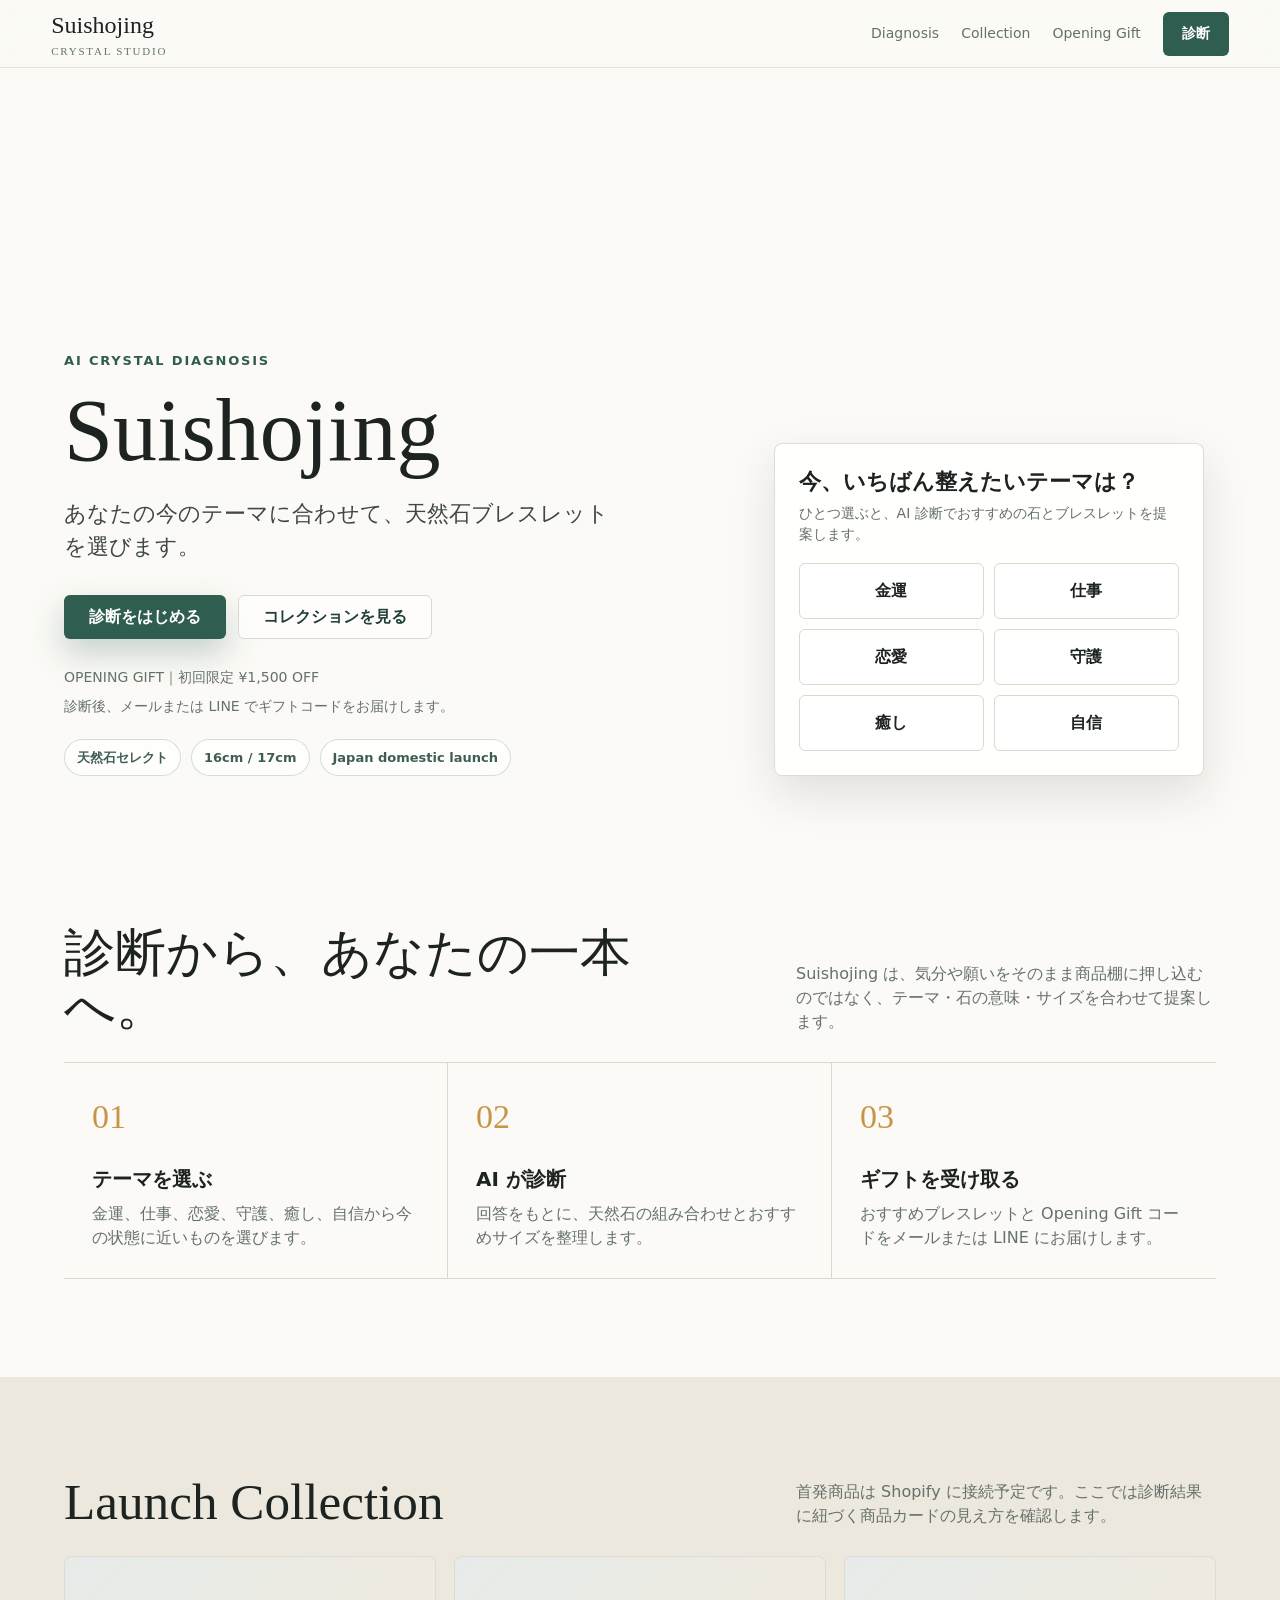
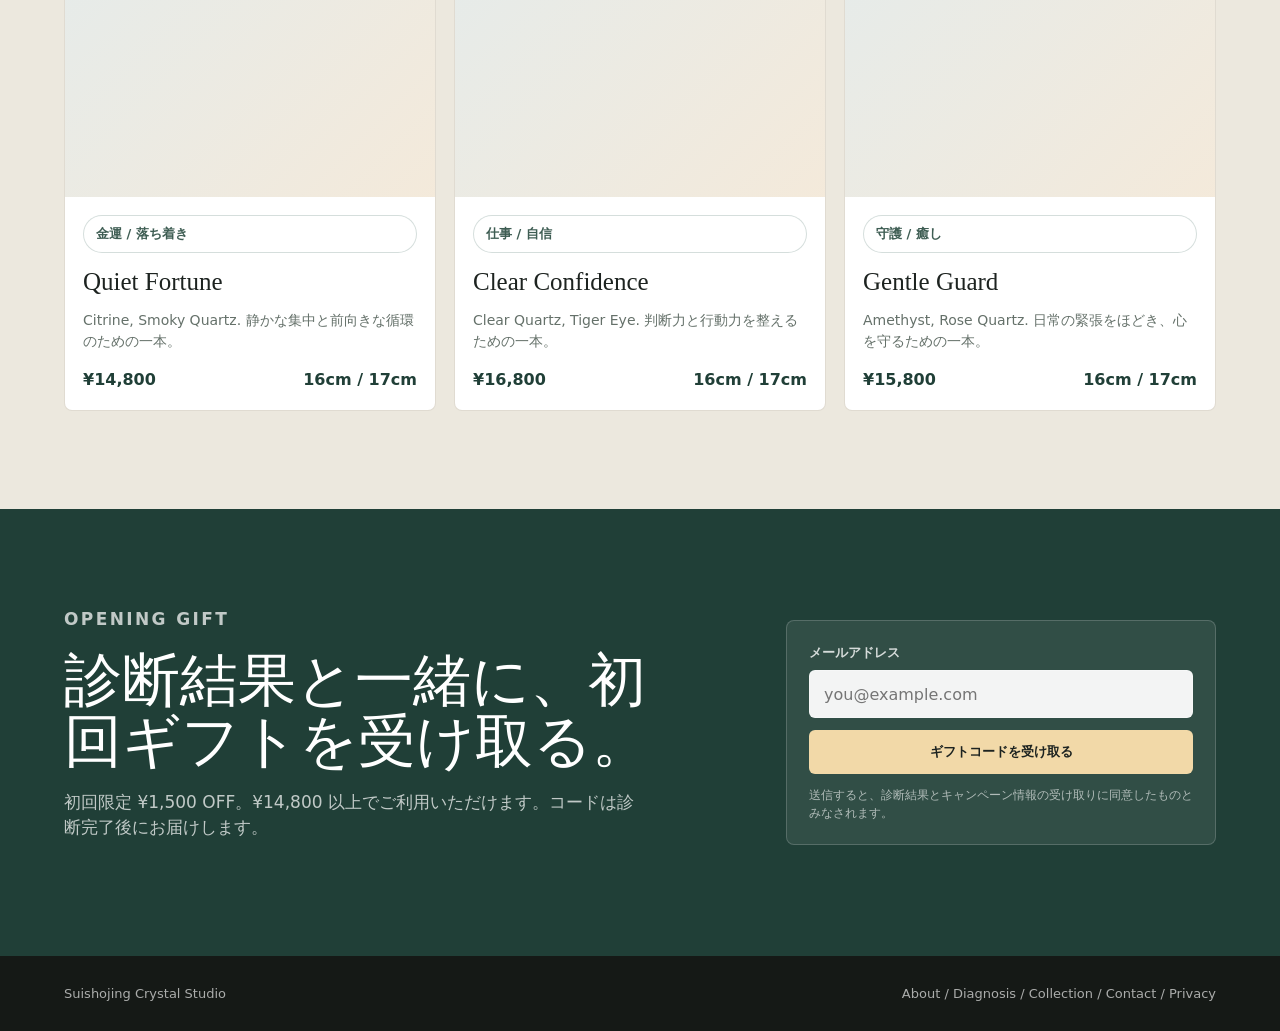
==== index.html @ 2aa9efa0 "Publish homepage preview" ====
<!doctype html>
<html lang="ja">
<head>
  <meta charset="utf-8">
  <meta name="viewport" content="width=device-width, initial-scale=1">
  <title>Suishojing | AI Crystal Diagnosis</title>
  <style>
    :root {
      --ink: #1d2320;
      --muted: #65716a;
      --paper: #fbfaf6;
      --panel: #ffffff;
      --line: #ddd8cc;
      --moss: #2f5d50;
      --moss-dark: #203f37;
      --amber: #c79448;
      --rose: #b86f72;
      --stone: #e8e2d6;
      --shadow: 0 18px 45px rgba(29, 35, 32, 0.12);
    }

    * {
      box-sizing: border-box;
    }

    body {
      margin: 0;
      color: var(--ink);
      background: var(--paper);
      font-family: "Inter", "Hiragino Kaku Gothic ProN", "Yu Gothic", system-ui, sans-serif;
      line-height: 1.5;
    }

    a {
      color: inherit;
      text-decoration: none;
    }

    .site-header {
      position: fixed;
      z-index: 20;
      top: 0;
      right: 0;
      left: 0;
      display: flex;
      align-items: center;
      justify-content: space-between;
      height: 68px;
      padding: 0 clamp(20px, 4vw, 56px);
      background: rgba(251, 250, 246, 0.82);
      border-bottom: 1px solid rgba(221, 216, 204, 0.72);
      backdrop-filter: blur(18px);
    }

    .brand {
      display: grid;
      gap: 0;
      font-family: Georgia, "Times New Roman", serif;
      font-size: 24px;
      letter-spacing: 0;
    }

    .brand span {
      color: var(--muted);
      font-family: inherit;
      font-size: 11px;
      letter-spacing: 0.16em;
      text-transform: uppercase;
    }

    .nav {
      display: flex;
      align-items: center;
      gap: 22px;
      color: var(--muted);
      font-size: 14px;
    }

    .nav-cta,
    .button {
      display: inline-flex;
      align-items: center;
      justify-content: center;
      min-height: 44px;
      border-radius: 6px;
      border: 1px solid transparent;
      font-weight: 700;
      white-space: nowrap;
    }

    .nav-cta {
      padding: 0 18px;
      color: #fff;
      background: var(--moss);
    }

    .hero {
      min-height: 92vh;
      display: grid;
      align-items: end;
      padding: 108px clamp(20px, 5vw, 72px) 52px;
      background:
        linear-gradient(90deg, rgba(251, 250, 246, 0.96) 0%, rgba(251, 250, 246, 0.82) 42%, rgba(251, 250, 246, 0.22) 100%),
        url("https://images.unsplash.com/photo-1515562141207-7a88fb7ce338?auto=format&fit=crop&w=1800&q=82") center right / cover;
    }

    .hero-inner {
      display: grid;
      grid-template-columns: minmax(0, 620px) minmax(280px, 430px);
      gap: clamp(28px, 7vw, 96px);
      align-items: end;
      width: min(1180px, 100%);
      margin: 0 auto;
    }

    .eyebrow {
      margin: 0 0 18px;
      color: var(--moss);
      font-size: 13px;
      font-weight: 800;
      letter-spacing: 0.14em;
      text-transform: uppercase;
    }

    h1 {
      max-width: 590px;
      margin: 0;
      font-family: Georgia, "Times New Roman", serif;
      font-size: clamp(48px, 7vw, 88px);
      font-weight: 500;
      line-height: 0.95;
      letter-spacing: 0;
    }

    .hero-copy {
      max-width: 560px;
      margin: 24px 0 0;
      color: #3f4843;
      font-size: clamp(17px, 2vw, 22px);
    }

    .hero-actions {
      display: flex;
      flex-wrap: wrap;
      gap: 12px;
      margin-top: 32px;
    }

    .button {
      padding: 0 24px;
    }

    .button.primary {
      color: #fff;
      background: var(--moss);
      box-shadow: 0 14px 32px rgba(47, 93, 80, 0.26);
    }

    .button.secondary {
      color: var(--moss-dark);
      background: rgba(255, 255, 255, 0.74);
      border-color: var(--line);
    }

    .hero-note {
      display: grid;
      gap: 8px;
      margin-top: 28px;
      color: var(--muted);
      font-size: 14px;
    }

    .proof-row {
      display: flex;
      flex-wrap: wrap;
      gap: 10px;
      margin-top: 22px;
    }

    .proof-row span,
    .theme-chip {
      border: 1px solid rgba(47, 93, 80, 0.2);
      border-radius: 999px;
      padding: 8px 12px;
      background: rgba(255, 255, 255, 0.72);
      color: #3e5d53;
      font-size: 13px;
      font-weight: 700;
    }

    .diagnosis-panel {
      padding: 24px;
      border: 1px solid rgba(221, 216, 204, 0.88);
      border-radius: 8px;
      background: rgba(255, 255, 255, 0.88);
      box-shadow: var(--shadow);
      backdrop-filter: blur(16px);
    }

    .diagnosis-panel h2 {
      margin: 0;
      font-size: 22px;
      line-height: 1.25;
    }

    .diagnosis-panel p {
      margin: 8px 0 18px;
      color: var(--muted);
      font-size: 14px;
    }

    .theme-grid {
      display: grid;
      grid-template-columns: repeat(2, minmax(0, 1fr));
      gap: 10px;
    }

    .theme-button {
      min-height: 56px;
      border: 1px solid var(--line);
      border-radius: 6px;
      background: #fff;
      color: var(--ink);
      font: inherit;
      font-weight: 800;
      cursor: pointer;
    }

    .theme-button:hover {
      border-color: var(--moss);
      color: var(--moss-dark);
    }

    .section {
      padding: clamp(56px, 8vw, 98px) clamp(20px, 5vw, 72px);
    }

    .section-inner {
      width: min(1180px, 100%);
      margin: 0 auto;
    }

    .section-heading {
      display: flex;
      align-items: end;
      justify-content: space-between;
      gap: 24px;
      margin-bottom: 28px;
    }

    .section-heading h2 {
      max-width: 660px;
      margin: 0;
      font-family: Georgia, "Times New Roman", serif;
      font-size: clamp(32px, 4vw, 52px);
      font-weight: 500;
      line-height: 1.05;
    }

    .section-heading p {
      max-width: 420px;
      margin: 0;
      color: var(--muted);
    }

    .steps {
      display: grid;
      grid-template-columns: repeat(3, minmax(0, 1fr));
      border-top: 1px solid var(--line);
      border-bottom: 1px solid var(--line);
    }

    .step {
      min-height: 190px;
      padding: 28px;
      border-right: 1px solid var(--line);
    }

    .step:last-child {
      border-right: 0;
    }

    .step strong {
      display: block;
      color: var(--amber);
      font-family: Georgia, "Times New Roman", serif;
      font-size: 34px;
      font-weight: 500;
    }

    .step h3 {
      margin: 22px 0 8px;
      font-size: 20px;
    }

    .step p {
      margin: 0;
      color: var(--muted);
    }

    .collection-band {
      background: #ece8de;
    }

    .products {
      display: grid;
      grid-template-columns: repeat(3, minmax(0, 1fr));
      gap: 18px;
    }

    .product {
      overflow: hidden;
      border: 1px solid rgba(221, 216, 204, 0.9);
      border-radius: 8px;
      background: var(--panel);
    }

    .product-media {
      min-height: 240px;
      background:
        linear-gradient(135deg, rgba(47, 93, 80, 0.12), rgba(199, 148, 72, 0.2)),
        var(--image) center / cover;
    }

    .product-body {
      display: grid;
      gap: 10px;
      padding: 18px;
    }

    .product-body h3 {
      margin: 0;
      font-family: Georgia, "Times New Roman", serif;
      font-size: 25px;
      font-weight: 500;
    }

    .product-body p {
      margin: 0;
      color: var(--muted);
      font-size: 14px;
    }

    .product-meta {
      display: flex;
      justify-content: space-between;
      gap: 14px;
      padding-top: 6px;
      color: var(--moss-dark);
      font-weight: 800;
    }

    .lead-band {
      background: var(--moss-dark);
      color: #fff;
    }

    .lead-layout {
      display: grid;
      grid-template-columns: minmax(0, 1fr) minmax(300px, 430px);
      gap: clamp(28px, 7vw, 92px);
      align-items: center;
    }

    .lead-layout h2 {
      margin: 0;
      font-family: Georgia, "Times New Roman", serif;
      font-size: clamp(34px, 5vw, 58px);
      font-weight: 500;
      line-height: 1.05;
    }

    .lead-layout p {
      max-width: 580px;
      color: rgba(255, 255, 255, 0.72);
      font-size: 17px;
    }

    .signup {
      padding: 22px;
      border: 1px solid rgba(255, 255, 255, 0.18);
      border-radius: 8px;
      background: rgba(255, 255, 255, 0.08);
    }

    .signup label {
      display: block;
      margin-bottom: 8px;
      color: rgba(255, 255, 255, 0.8);
      font-size: 13px;
      font-weight: 700;
    }

    .signup input {
      width: 100%;
      height: 48px;
      padding: 0 14px;
      border: 1px solid rgba(255, 255, 255, 0.26);
      border-radius: 6px;
      background: rgba(255, 255, 255, 0.94);
      color: var(--ink);
      font: inherit;
    }

    .signup .button {
      width: 100%;
      margin-top: 12px;
      color: var(--ink);
      background: #f2d9a8;
    }

    .consent {
      margin-top: 12px;
      color: rgba(255, 255, 255, 0.62);
      font-size: 12px;
    }

    .footer {
      padding: 28px clamp(20px, 5vw, 72px);
      background: #151916;
      color: rgba(255, 255, 255, 0.64);
      font-size: 13px;
    }

    .footer-inner {
      display: flex;
      justify-content: space-between;
      gap: 18px;
      width: min(1180px, 100%);
      margin: 0 auto;
    }

    @media (max-width: 900px) {
      .nav a:not(.nav-cta) {
        display: none;
      }

      .hero {
        min-height: auto;
        padding-top: 96px;
        background:
          linear-gradient(180deg, rgba(251, 250, 246, 0.96) 0%, rgba(251, 250, 246, 0.84) 52%, rgba(251, 250, 246, 0.38) 100%),
          url("https://images.unsplash.com/photo-1515562141207-7a88fb7ce338?auto=format&fit=crop&w=1200&q=82") center top / cover;
      }

      .hero-inner,
      .lead-layout {
        grid-template-columns: 1fr;
      }

      .diagnosis-panel {
        margin-top: 22px;
      }

      .section-heading {
        display: grid;
      }

      .steps,
      .products {
        grid-template-columns: 1fr;
      }

      .step {
        border-right: 0;
        border-bottom: 1px solid var(--line);
      }

      .step:last-child {
        border-bottom: 0;
      }
    }

    @media (max-width: 560px) {
      .site-header {
        height: 62px;
      }

      .brand {
        font-size: 20px;
      }

      .nav-cta {
        min-height: 40px;
        padding: 0 12px;
        font-size: 13px;
      }

      .hero-actions {
        display: grid;
      }

      .button {
        width: 100%;
      }

      .theme-grid {
        grid-template-columns: 1fr;
      }

      .footer-inner {
        display: grid;
      }
    }
  </style>
</head>
<body>
  <header class="site-header">
    <a class="brand" href="#">
      Suishojing
      <span>Crystal Studio</span>
    </a>
    <nav class="nav" aria-label="Main navigation">
      <a href="#diagnosis">Diagnosis</a>
      <a href="#collection">Collection</a>
      <a href="#gift">Opening Gift</a>
      <a class="nav-cta" href="#diagnosis">診断</a>
    </nav>
  </header>

  <main>
    <section class="hero" id="diagnosis">
      <div class="hero-inner">
        <div>
          <p class="eyebrow">AI Crystal Diagnosis</p>
          <h1>Suishojing</h1>
          <p class="hero-copy">あなたの今のテーマに合わせて、天然石ブレスレットを選びます。</p>
          <div class="hero-actions">
            <a class="button primary" href="#themes">診断をはじめる</a>
            <a class="button secondary" href="#collection">コレクションを見る</a>
          </div>
          <div class="hero-note">
            <span>OPENING GIFT｜初回限定 ¥1,500 OFF</span>
            <span>診断後、メールまたは LINE でギフトコードをお届けします。</span>
          </div>
          <div class="proof-row" aria-label="Brand highlights">
            <span>天然石セレクト</span>
            <span>16cm / 17cm</span>
            <span>Japan domestic launch</span>
          </div>
        </div>

        <aside class="diagnosis-panel" id="themes" aria-label="Diagnosis theme chooser">
          <h2>今、いちばん整えたいテーマは？</h2>
          <p>ひとつ選ぶと、AI 診断でおすすめの石とブレスレットを提案します。</p>
          <div class="theme-grid">
            <button class="theme-button">金運</button>
            <button class="theme-button">仕事</button>
            <button class="theme-button">恋愛</button>
            <button class="theme-button">守護</button>
            <button class="theme-button">癒し</button>
            <button class="theme-button">自信</button>
          </div>
        </aside>
      </div>
    </section>

    <section class="section">
      <div class="section-inner">
        <div class="section-heading">
          <h2>診断から、あなたの一本へ。</h2>
          <p>Suishojing は、気分や願いをそのまま商品棚に押し込むのではなく、テーマ・石の意味・サイズを合わせて提案します。</p>
        </div>
        <div class="steps">
          <article class="step">
            <strong>01</strong>
            <h3>テーマを選ぶ</h3>
            <p>金運、仕事、恋愛、守護、癒し、自信から今の状態に近いものを選びます。</p>
          </article>
          <article class="step">
            <strong>02</strong>
            <h3>AI が診断</h3>
            <p>回答をもとに、天然石の組み合わせとおすすめサイズを整理します。</p>
          </article>
          <article class="step">
            <strong>03</strong>
            <h3>ギフトを受け取る</h3>
            <p>おすすめブレスレットと Opening Gift コードをメールまたは LINE にお届けします。</p>
          </article>
        </div>
      </div>
    </section>

    <section class="section collection-band" id="collection">
      <div class="section-inner">
        <div class="section-heading">
          <h2>Launch Collection</h2>
          <p>首発商品は Shopify に接続予定です。ここでは診断結果に紐づく商品カードの見え方を確認します。</p>
        </div>
        <div class="products">
          <article class="product">
            <div class="product-media" style="--image: url('https://images.unsplash.com/photo-1602751584552-8ba73aad10e1?auto=format&fit=crop&w=900&q=82');"></div>
            <div class="product-body">
              <span class="theme-chip">金運 / 落ち着き</span>
              <h3>Quiet Fortune</h3>
              <p>Citrine, Smoky Quartz. 静かな集中と前向きな循環のための一本。</p>
              <div class="product-meta">
                <span>¥14,800</span>
                <span>16cm / 17cm</span>
              </div>
            </div>
          </article>
          <article class="product">
            <div class="product-media" style="--image: url('https://images.unsplash.com/photo-1611591437281-460bfbe1220a?auto=format&fit=crop&w=900&q=82');"></div>
            <div class="product-body">
              <span class="theme-chip">仕事 / 自信</span>
              <h3>Clear Confidence</h3>
              <p>Clear Quartz, Tiger Eye. 判断力と行動力を整えるための一本。</p>
              <div class="product-meta">
                <span>¥16,800</span>
                <span>16cm / 17cm</span>
              </div>
            </div>
          </article>
          <article class="product">
            <div class="product-media" style="--image: url('https://images.unsplash.com/photo-1588444837495-c6cfeb53f32d?auto=format&fit=crop&w=900&q=82');"></div>
            <div class="product-body">
              <span class="theme-chip">守護 / 癒し</span>
              <h3>Gentle Guard</h3>
              <p>Amethyst, Rose Quartz. 日常の緊張をほどき、心を守るための一本。</p>
              <div class="product-meta">
                <span>¥15,800</span>
                <span>16cm / 17cm</span>
              </div>
            </div>
          </article>
        </div>
      </div>
    </section>

    <section class="section lead-band" id="gift">
      <div class="section-inner lead-layout">
        <div>
          <p class="eyebrow">Opening Gift</p>
          <h2>診断結果と一緒に、初回ギフトを受け取る。</h2>
          <p>初回限定 ¥1,500 OFF。¥14,800 以上でご利用いただけます。コードは診断完了後にお届けします。</p>
        </div>
        <form class="signup">
          <label for="contact">メールアドレス</label>
          <input id="contact" type="email" placeholder="you@example.com">
          <button class="button" type="button">ギフトコードを受け取る</button>
          <div class="consent">送信すると、診断結果とキャンペーン情報の受け取りに同意したものとみなされます。</div>
        </form>
      </div>
    </section>
  </main>

  <footer class="footer">
    <div class="footer-inner">
      <span>Suishojing Crystal Studio</span>
      <span>About / Diagnosis / Collection / Contact / Privacy</span>
    </div>
  </footer>
</body>
</html>
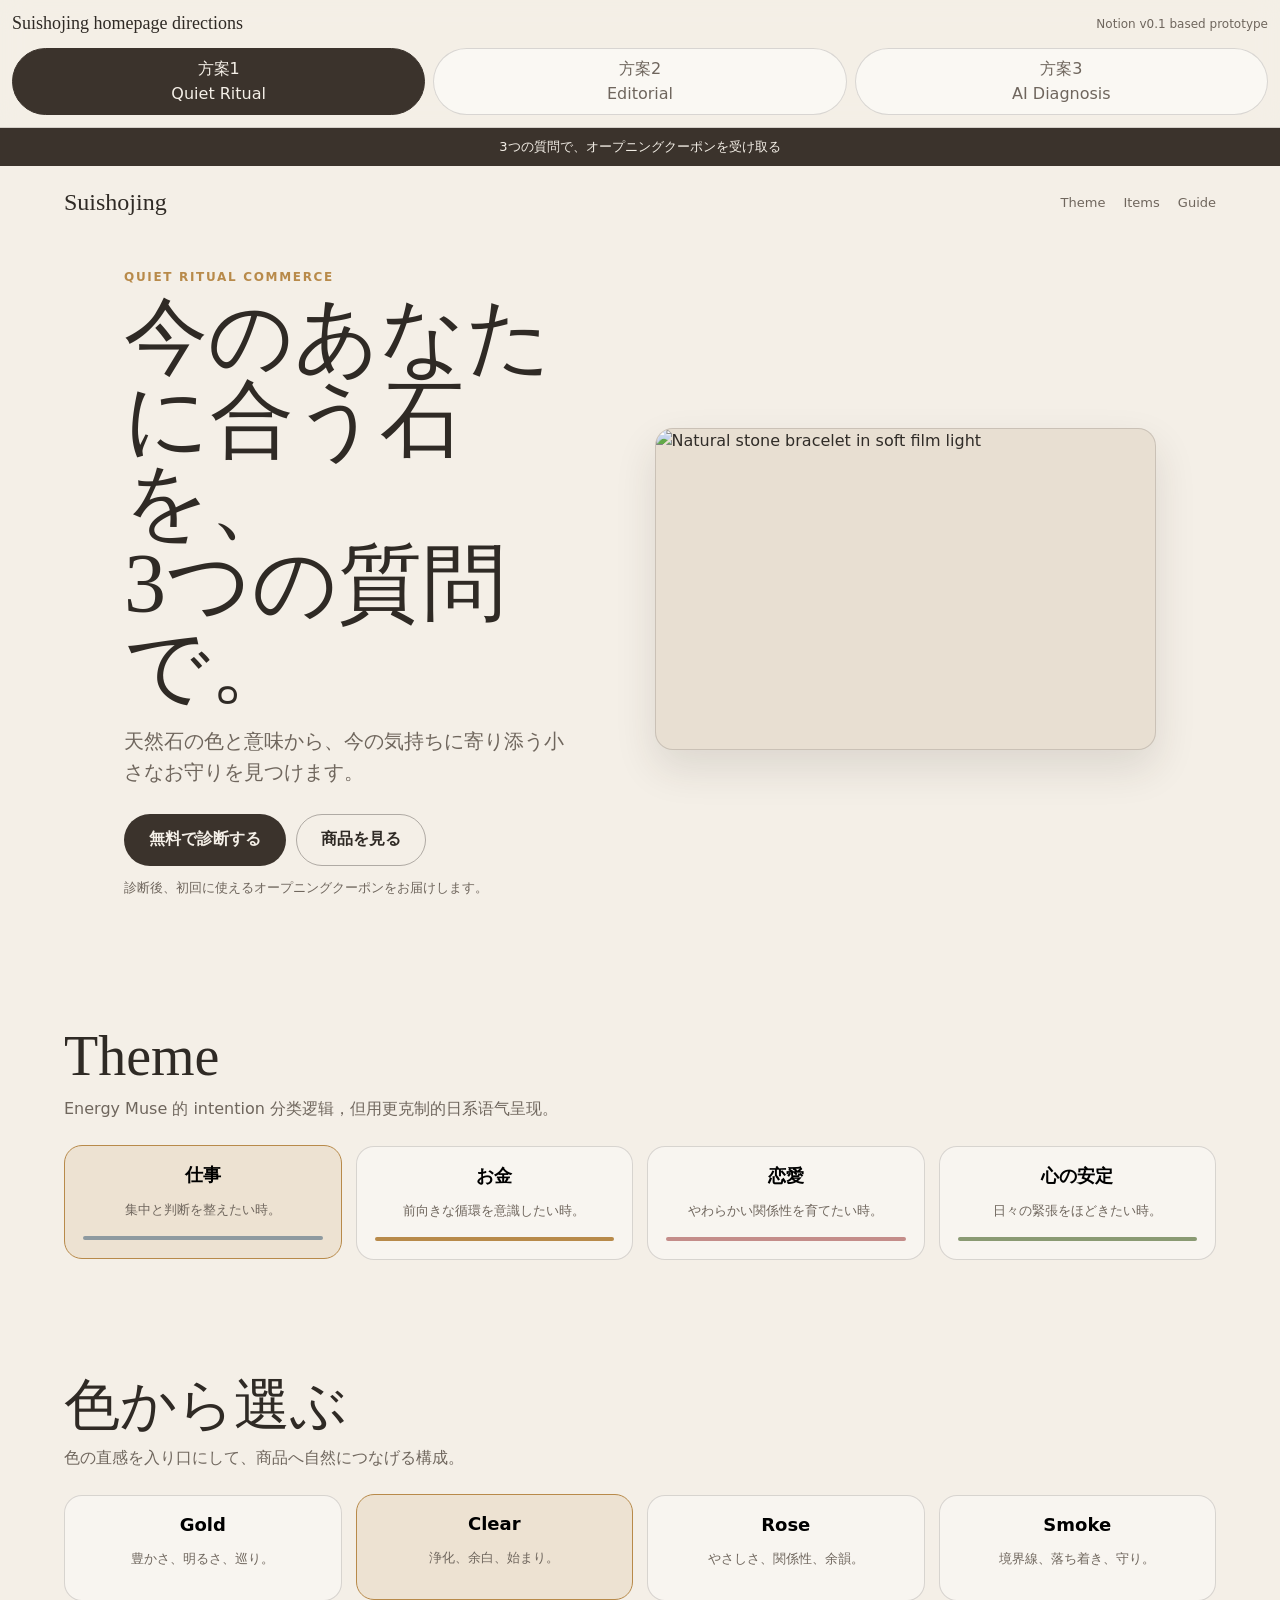
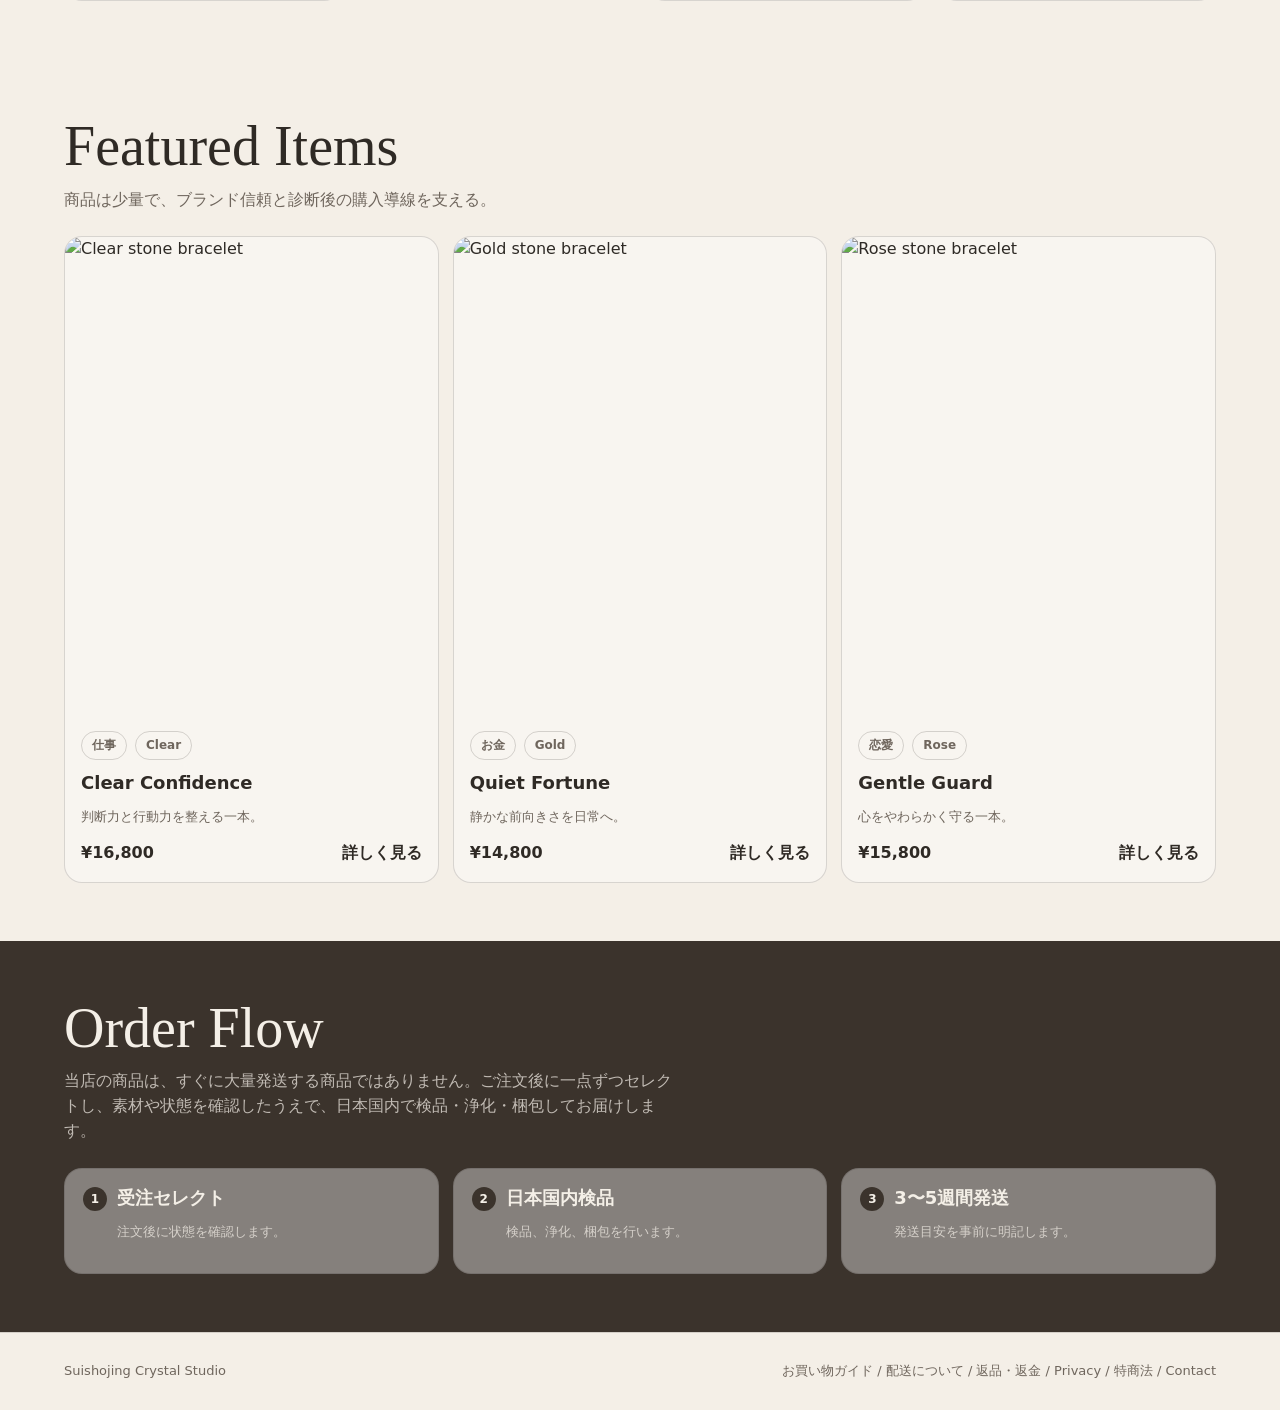
==== commit 4e506391: "Update homepage preview directions" ====
--- a/index.html
+++ b/index.html
@@ -3,32 +3,43 @@
 <head>
   <meta charset="utf-8">
   <meta name="viewport" content="width=device-width, initial-scale=1">
-  <title>Suishojing | AI Crystal Diagnosis</title>
+  <title>Suishojing | Homepage Directions</title>
   <style>
     :root {
-      --ink: #1d2320;
-      --muted: #65716a;
-      --paper: #fbfaf6;
-      --panel: #ffffff;
-      --line: #ddd8cc;
-      --moss: #2f5d50;
-      --moss-dark: #203f37;
-      --amber: #c79448;
-      --rose: #b86f72;
-      --stone: #e8e2d6;
-      --shadow: 0 18px 45px rgba(29, 35, 32, 0.12);
+      --bg: #f4efe7;
+      --surface: #e8dfd2;
+      --surface-2: #fbf7ef;
+      --text: #2f2a25;
+      --sub: #6f665d;
+      --accent: #b88a4a;
+      --dark: #3b332c;
+      --rose: #c48d8a;
+      --blue: #8e9aa0;
+      --green: #8a9a73;
+      --line: rgba(47, 42, 37, 0.16);
+      --shadow: 0 18px 42px rgba(47, 42, 37, 0.12);
+      --radius: 18px;
     }
 
     * {
       box-sizing: border-box;
     }
 
+    html {
+      scroll-behavior: smooth;
+    }
+
     body {
       margin: 0;
-      color: var(--ink);
-      background: var(--paper);
-      font-family: "Inter", "Hiragino Kaku Gothic ProN", "Yu Gothic", system-ui, sans-serif;
-      line-height: 1.5;
+      background: var(--bg);
+      color: var(--text);
+      font-family: "Hiragino Kaku Gothic ProN", "Yu Gothic", "Inter", system-ui, sans-serif;
+      line-height: 1.55;
+    }
+
+    button,
+    input {
+      font: inherit;
     }
 
     a {
@@ -36,620 +47,1012 @@
       text-decoration: none;
     }
 
-    .site-header {
-      position: fixed;
+    .top-switcher {
+      position: sticky;
       z-index: 20;
       top: 0;
-      right: 0;
-      left: 0;
+      display: grid;
+      gap: 10px;
+      padding: 10px 12px 12px;
+      background: rgba(244, 239, 231, 0.92);
+      border-bottom: 1px solid var(--line);
+      backdrop-filter: blur(14px);
+    }
+
+    .switcher-title {
       display: flex;
       align-items: center;
       justify-content: space-between;
-      height: 68px;
-      padding: 0 clamp(20px, 4vw, 56px);
-      background: rgba(251, 250, 246, 0.82);
-      border-bottom: 1px solid rgba(221, 216, 204, 0.72);
-      backdrop-filter: blur(18px);
+      gap: 12px;
+      color: var(--sub);
+      font-size: 12px;
+    }
+
+    .switcher-title strong {
+      color: var(--text);
+      font-family: Georgia, "Times New Roman", serif;
+      font-size: 18px;
+      font-weight: 500;
+    }
+
+    .version-tabs {
+      display: grid;
+      grid-template-columns: repeat(3, minmax(0, 1fr));
+      gap: 8px;
+    }
+
+    .version-tab {
+      min-height: 42px;
+      padding: 8px 10px;
+      border: 1px solid var(--line);
+      border-radius: 999px;
+      background: rgba(255, 255, 255, 0.5);
+      color: var(--sub);
+      cursor: pointer;
+    }
+
+    .version-tab.active {
+      border-color: var(--dark);
+      background: var(--dark);
+      color: var(--bg);
+    }
+
+    .direction {
+      display: none;
+    }
+
+    .direction.active {
+      display: block;
+    }
+
+    .announce {
+      display: flex;
+      min-height: 38px;
+      align-items: center;
+      justify-content: center;
+      padding: 8px 16px;
+      background: var(--dark);
+      color: var(--bg);
+      font-size: 13px;
+      text-align: center;
+    }
+
+    .site-nav {
+      display: flex;
+      align-items: center;
+      justify-content: space-between;
+      gap: 16px;
+      padding: 18px clamp(18px, 5vw, 64px);
     }
 
     .brand {
-      display: grid;
-      gap: 0;
       font-family: Georgia, "Times New Roman", serif;
       font-size: 24px;
-      letter-spacing: 0;
-    }
-
-    .brand span {
-      color: var(--muted);
-      font-family: inherit;
-      font-size: 11px;
-      letter-spacing: 0.16em;
-      text-transform: uppercase;
-    }
-
-    .nav {
+      font-weight: 500;
+    }
+
+    .nav-links {
       display: flex;
-      align-items: center;
-      gap: 22px;
-      color: var(--muted);
-      font-size: 14px;
-    }
-
-    .nav-cta,
-    .button {
-      display: inline-flex;
-      align-items: center;
-      justify-content: center;
-      min-height: 44px;
-      border-radius: 6px;
-      border: 1px solid transparent;
-      font-weight: 700;
-      white-space: nowrap;
-    }
-
-    .nav-cta {
-      padding: 0 18px;
-      color: #fff;
-      background: var(--moss);
+      gap: 18px;
+      color: var(--sub);
+      font-size: 13px;
     }
 
     .hero {
-      min-height: 92vh;
       display: grid;
-      align-items: end;
-      padding: 108px clamp(20px, 5vw, 72px) 52px;
-      background:
-        linear-gradient(90deg, rgba(251, 250, 246, 0.96) 0%, rgba(251, 250, 246, 0.82) 42%, rgba(251, 250, 246, 0.22) 100%),
-        url("https://images.unsplash.com/photo-1515562141207-7a88fb7ce338?auto=format&fit=crop&w=1800&q=82") center right / cover;
-    }
-
-    .hero-inner {
-      display: grid;
-      grid-template-columns: minmax(0, 620px) minmax(280px, 430px);
-      gap: clamp(28px, 7vw, 96px);
-      align-items: end;
-      width: min(1180px, 100%);
+      gap: 28px;
+      width: min(1160px, 100%);
       margin: 0 auto;
+      padding: 28px clamp(18px, 5vw, 64px) 58px;
     }
 
     .eyebrow {
-      margin: 0 0 18px;
-      color: var(--moss);
-      font-size: 13px;
+      margin: 0 0 10px;
+      color: var(--accent);
+      font-size: 12px;
       font-weight: 800;
       letter-spacing: 0.14em;
       text-transform: uppercase;
     }
 
+    h1,
+    h2,
+    h3 {
+      margin: 0;
+      letter-spacing: 0;
+    }
+
     h1 {
+      max-width: 720px;
+      font-family: Georgia, "Times New Roman", serif;
+      font-size: clamp(42px, 9vw, 84px);
+      font-weight: 500;
+      line-height: 0.98;
+    }
+
+    h2 {
+      font-family: Georgia, "Times New Roman", serif;
+      font-size: clamp(30px, 6vw, 56px);
+      font-weight: 500;
+      line-height: 1.04;
+    }
+
+    h3 {
+      font-size: 18px;
+      line-height: 1.25;
+    }
+
+    .lead {
       max-width: 590px;
-      margin: 0;
-      font-family: Georgia, "Times New Roman", serif;
-      font-size: clamp(48px, 7vw, 88px);
-      font-weight: 500;
-      line-height: 0.95;
-      letter-spacing: 0;
-    }
-
-    .hero-copy {
-      max-width: 560px;
-      margin: 24px 0 0;
-      color: #3f4843;
-      font-size: clamp(17px, 2vw, 22px);
-    }
-
-    .hero-actions {
-      display: flex;
-      flex-wrap: wrap;
-      gap: 12px;
-      margin-top: 32px;
-    }
-
-    .button {
-      padding: 0 24px;
-    }
-
-    .button.primary {
-      color: #fff;
-      background: var(--moss);
-      box-shadow: 0 14px 32px rgba(47, 93, 80, 0.26);
-    }
-
-    .button.secondary {
-      color: var(--moss-dark);
-      background: rgba(255, 255, 255, 0.74);
-      border-color: var(--line);
-    }
-
-    .hero-note {
-      display: grid;
-      gap: 8px;
-      margin-top: 28px;
-      color: var(--muted);
-      font-size: 14px;
-    }
-
-    .proof-row {
+      margin: 18px 0 0;
+      color: var(--sub);
+      font-size: clamp(16px, 2.5vw, 20px);
+    }
+
+    .actions {
       display: flex;
       flex-wrap: wrap;
       gap: 10px;
-      margin-top: 22px;
-    }
-
-    .proof-row span,
-    .theme-chip {
-      border: 1px solid rgba(47, 93, 80, 0.2);
+      margin-top: 26px;
+    }
+
+    .btn {
+      display: inline-flex;
+      min-height: 52px;
+      align-items: center;
+      justify-content: center;
+      padding: 0 24px;
+      border: 1px solid transparent;
       border-radius: 999px;
-      padding: 8px 12px;
-      background: rgba(255, 255, 255, 0.72);
-      color: #3e5d53;
-      font-size: 13px;
-      font-weight: 700;
-    }
-
-    .diagnosis-panel {
-      padding: 24px;
-      border: 1px solid rgba(221, 216, 204, 0.88);
-      border-radius: 8px;
-      background: rgba(255, 255, 255, 0.88);
-      box-shadow: var(--shadow);
-      backdrop-filter: blur(16px);
-    }
-
-    .diagnosis-panel h2 {
-      margin: 0;
-      font-size: 22px;
-      line-height: 1.25;
-    }
-
-    .diagnosis-panel p {
-      margin: 8px 0 18px;
-      color: var(--muted);
-      font-size: 14px;
-    }
-
-    .theme-grid {
-      display: grid;
-      grid-template-columns: repeat(2, minmax(0, 1fr));
-      gap: 10px;
-    }
-
-    .theme-button {
-      min-height: 56px;
-      border: 1px solid var(--line);
-      border-radius: 6px;
-      background: #fff;
-      color: var(--ink);
-      font: inherit;
       font-weight: 800;
       cursor: pointer;
     }
 
-    .theme-button:hover {
-      border-color: var(--moss);
-      color: var(--moss-dark);
+    .btn.primary {
+      background: var(--dark);
+      color: var(--bg);
+    }
+
+    .btn.secondary {
+      background: transparent;
+      border-color: rgba(47, 42, 37, 0.35);
+      color: var(--text);
+    }
+
+    .note {
+      margin-top: 12px;
+      color: var(--sub);
+      font-size: 13px;
+    }
+
+    .image-card {
+      overflow: hidden;
+      min-height: 320px;
+      border: 1px solid var(--line);
+      border-radius: var(--radius);
+      background: var(--surface);
+      box-shadow: var(--shadow);
+    }
+
+    .image-card img {
+      display: block;
+      width: 100%;
+      height: 100%;
+      min-height: 320px;
+      object-fit: cover;
+      filter: saturate(0.85) contrast(0.98);
     }
 
     .section {
-      padding: clamp(56px, 8vw, 98px) clamp(20px, 5vw, 72px);
+      padding: 58px clamp(18px, 5vw, 64px);
     }
 
     .section-inner {
-      width: min(1180px, 100%);
+      width: min(1160px, 100%);
       margin: 0 auto;
     }
 
-    .section-heading {
+    .section-head {
+      display: grid;
+      gap: 12px;
+      margin-bottom: 24px;
+    }
+
+    .section-head p {
+      max-width: 620px;
+      margin: 0;
+      color: var(--sub);
+    }
+
+    .grid {
+      display: grid;
+      gap: 14px;
+    }
+
+    .grid.two {
+      grid-template-columns: repeat(2, minmax(0, 1fr));
+    }
+
+    .grid.three {
+      grid-template-columns: repeat(3, minmax(0, 1fr));
+    }
+
+    .grid.four {
+      grid-template-columns: repeat(4, minmax(0, 1fr));
+    }
+
+    .card {
+      border: 1px solid var(--line);
+      border-radius: var(--radius);
+      background: rgba(255, 255, 255, 0.38);
+      padding: 18px;
+    }
+
+    .selectable {
+      transition: border-color 150ms ease, background 150ms ease, transform 150ms ease;
+      cursor: pointer;
+    }
+
+    .selectable:hover,
+    .selectable.selected {
+      border-color: var(--accent);
+      background: rgba(184, 138, 74, 0.13);
+      transform: translateY(-1px);
+    }
+
+    .mini {
+      color: var(--sub);
+      font-size: 13px;
+    }
+
+    .tag-row {
       display: flex;
-      align-items: end;
+      flex-wrap: wrap;
+      gap: 8px;
+      margin: 12px 0;
+    }
+
+    .tag {
+      display: inline-flex;
+      align-items: center;
+      min-height: 28px;
+      border: 1px solid rgba(47, 42, 37, 0.18);
+      border-radius: 999px;
+      padding: 4px 10px;
+      color: var(--sub);
+      font-size: 12px;
+      font-weight: 700;
+    }
+
+    .swatch {
+      display: block;
+      width: 100%;
+      height: 4px;
+      margin-top: 16px;
+      border-radius: 999px;
+      background: var(--theme-color, var(--accent));
+    }
+
+    .product-card {
+      overflow: hidden;
+      padding: 0;
+    }
+
+    .product-card img {
+      display: block;
+      width: 100%;
+      aspect-ratio: 4 / 5;
+      object-fit: cover;
+      filter: saturate(0.85);
+    }
+
+    .product-body {
+      padding: 16px;
+    }
+
+    .price-row {
+      display: flex;
+      align-items: center;
       justify-content: space-between;
-      gap: 24px;
-      margin-bottom: 28px;
-    }
-
-    .section-heading h2 {
-      max-width: 660px;
-      margin: 0;
-      font-family: Georgia, "Times New Roman", serif;
-      font-size: clamp(32px, 4vw, 52px);
-      font-weight: 500;
-      line-height: 1.05;
-    }
-
-    .section-heading p {
-      max-width: 420px;
-      margin: 0;
-      color: var(--muted);
+      gap: 12px;
+      margin-top: 14px;
+      font-weight: 800;
     }
 
     .steps {
+      counter-reset: step;
+    }
+
+    .step {
+      position: relative;
+      padding-left: 52px;
+    }
+
+    .step::before {
+      position: absolute;
+      top: 18px;
+      left: 18px;
       display: grid;
-      grid-template-columns: repeat(3, minmax(0, 1fr));
+      width: 24px;
+      height: 24px;
+      place-items: center;
+      border-radius: 999px;
+      background: var(--dark);
+      color: var(--bg);
+      counter-increment: step;
+      content: counter(step);
+      font-size: 12px;
+      font-weight: 800;
+    }
+
+    .trust-band {
+      background: var(--dark);
+      color: var(--bg);
+    }
+
+    .trust-band p,
+    .trust-band .mini {
+      color: rgba(244, 239, 231, 0.72);
+    }
+
+    .footer {
       border-top: 1px solid var(--line);
-      border-bottom: 1px solid var(--line);
-    }
-
-    .step {
-      min-height: 190px;
-      padding: 28px;
-      border-right: 1px solid var(--line);
-    }
-
-    .step:last-child {
-      border-right: 0;
-    }
-
-    .step strong {
+      padding: 28px clamp(18px, 5vw, 64px);
+      color: var(--sub);
+      font-size: 13px;
+    }
+
+    .footer-inner {
+      display: flex;
+      width: min(1160px, 100%);
+      margin: 0 auto;
+      justify-content: space-between;
+      gap: 18px;
+      flex-wrap: wrap;
+    }
+
+    .journal-hero {
+      min-height: 620px;
+      background:
+        linear-gradient(180deg, rgba(244, 239, 231, 0.18), rgba(244, 239, 231, 0.98)),
+        url("https://images.unsplash.com/photo-1602751584552-8ba73aad10e1?auto=format&fit=crop&w=1600&q=82") center / cover;
+    }
+
+    .journal-hero .hero {
+      min-height: 620px;
+      align-content: end;
+    }
+
+    .article-card {
+      min-height: 250px;
+      display: grid;
+      align-content: end;
+      background:
+        linear-gradient(180deg, rgba(47, 42, 37, 0.04), rgba(47, 42, 37, 0.72)),
+        var(--article-image) center / cover;
+      color: #fff;
+    }
+
+    .article-card .mini {
+      color: rgba(255, 255, 255, 0.76);
+    }
+
+    .diagnosis-shell {
+      display: grid;
+      gap: 14px;
+      border: 1px solid var(--line);
+      border-radius: 24px;
+      background: rgba(255, 255, 255, 0.48);
+      padding: 16px;
+    }
+
+    .progress {
+      height: 8px;
+      overflow: hidden;
+      border-radius: 999px;
+      background: rgba(47, 42, 37, 0.12);
+    }
+
+    .progress span {
       display: block;
-      color: var(--amber);
-      font-family: Georgia, "Times New Roman", serif;
-      font-size: 34px;
-      font-weight: 500;
-    }
-
-    .step h3 {
-      margin: 22px 0 8px;
-      font-size: 20px;
-    }
-
-    .step p {
-      margin: 0;
-      color: var(--muted);
-    }
-
-    .collection-band {
-      background: #ece8de;
-    }
-
-    .products {
+      width: var(--progress, 33%);
+      height: 100%;
+      border-radius: inherit;
+      background: var(--accent);
+      transition: width 180ms ease;
+    }
+
+    .question {
+      display: none;
+    }
+
+    .question.active {
       display: grid;
-      grid-template-columns: repeat(3, minmax(0, 1fr));
-      gap: 18px;
-    }
-
-    .product {
-      overflow: hidden;
-      border: 1px solid rgba(221, 216, 204, 0.9);
-      border-radius: 8px;
-      background: var(--panel);
-    }
-
-    .product-media {
-      min-height: 240px;
-      background:
-        linear-gradient(135deg, rgba(47, 93, 80, 0.12), rgba(199, 148, 72, 0.2)),
-        var(--image) center / cover;
-    }
-
-    .product-body {
+      gap: 12px;
+    }
+
+    .option-grid {
       display: grid;
       gap: 10px;
+    }
+
+    .option {
+      width: 100%;
+      min-height: 54px;
+      border: 1px solid var(--line);
+      border-radius: 16px;
+      background: var(--surface-2);
+      color: var(--text);
+      text-align: left;
+      padding: 14px 16px;
+      cursor: pointer;
+    }
+
+    .option.selected {
+      border-color: var(--accent);
+      background: rgba(184, 138, 74, 0.15);
+    }
+
+    .result {
+      display: none;
+      border: 1px solid rgba(184, 138, 74, 0.45);
+      border-radius: 18px;
+      background: rgba(184, 138, 74, 0.12);
       padding: 18px;
     }
 
-    .product-body h3 {
-      margin: 0;
-      font-family: Georgia, "Times New Roman", serif;
-      font-size: 25px;
-      font-weight: 500;
-    }
-
-    .product-body p {
-      margin: 0;
-      color: var(--muted);
-      font-size: 14px;
-    }
-
-    .product-meta {
-      display: flex;
-      justify-content: space-between;
-      gap: 14px;
-      padding-top: 6px;
-      color: var(--moss-dark);
-      font-weight: 800;
-    }
-
-    .lead-band {
-      background: var(--moss-dark);
-      color: #fff;
-    }
-
-    .lead-layout {
+    .result.visible {
+      display: block;
+    }
+
+    .desktop-split {
       display: grid;
-      grid-template-columns: minmax(0, 1fr) minmax(300px, 430px);
-      gap: clamp(28px, 7vw, 92px);
+      grid-template-columns: minmax(0, 1fr) minmax(320px, 520px);
       align-items: center;
-    }
-
-    .lead-layout h2 {
-      margin: 0;
-      font-family: Georgia, "Times New Roman", serif;
-      font-size: clamp(34px, 5vw, 58px);
-      font-weight: 500;
-      line-height: 1.05;
-    }
-
-    .lead-layout p {
-      max-width: 580px;
-      color: rgba(255, 255, 255, 0.72);
-      font-size: 17px;
-    }
-
-    .signup {
-      padding: 22px;
-      border: 1px solid rgba(255, 255, 255, 0.18);
-      border-radius: 8px;
-      background: rgba(255, 255, 255, 0.08);
-    }
-
-    .signup label {
-      display: block;
-      margin-bottom: 8px;
-      color: rgba(255, 255, 255, 0.8);
-      font-size: 13px;
-      font-weight: 700;
-    }
-
-    .signup input {
-      width: 100%;
-      height: 48px;
-      padding: 0 14px;
-      border: 1px solid rgba(255, 255, 255, 0.26);
-      border-radius: 6px;
-      background: rgba(255, 255, 255, 0.94);
-      color: var(--ink);
-      font: inherit;
-    }
-
-    .signup .button {
-      width: 100%;
-      margin-top: 12px;
-      color: var(--ink);
-      background: #f2d9a8;
-    }
-
-    .consent {
-      margin-top: 12px;
-      color: rgba(255, 255, 255, 0.62);
-      font-size: 12px;
-    }
-
-    .footer {
-      padding: 28px clamp(20px, 5vw, 72px);
-      background: #151916;
-      color: rgba(255, 255, 255, 0.64);
-      font-size: 13px;
-    }
-
-    .footer-inner {
-      display: flex;
-      justify-content: space-between;
-      gap: 18px;
-      width: min(1180px, 100%);
-      margin: 0 auto;
-    }
-
-    @media (max-width: 900px) {
-      .nav a:not(.nav-cta) {
+      gap: clamp(26px, 6vw, 80px);
+    }
+
+    .commerce-hero {
+      grid-template-columns: minmax(0, 0.95fr) minmax(320px, 1.05fr);
+    }
+
+    .diagnosis-first .hero {
+      padding-top: 28px;
+    }
+
+    @media (max-width: 860px) {
+      .nav-links {
         display: none;
       }
 
+      .desktop-split,
+      .commerce-hero,
+      .grid.two,
+      .grid.three,
+      .grid.four {
+        grid-template-columns: 1fr;
+      }
+
+      .actions {
+        display: grid;
+      }
+
+      .btn {
+        width: 100%;
+      }
+
+      .image-card {
+        min-height: 280px;
+      }
+
+      .image-card img {
+        min-height: 280px;
+      }
+
+      .diagnosis-first .desktop-split {
+        display: flex;
+        flex-direction: column;
+      }
+
+      .diagnosis-first .hero-copy {
+        order: 1;
+      }
+
+      .diagnosis-first .diagnosis-shell {
+        order: 2;
+      }
+    }
+
+    @media (max-width: 520px) {
+      .switcher-title {
+        align-items: flex-start;
+        flex-direction: column;
+      }
+
+      .version-tab {
+        min-height: 48px;
+        border-radius: 14px;
+        font-size: 12px;
+      }
+
+      .site-nav {
+        padding-top: 14px;
+        padding-bottom: 14px;
+      }
+
       .hero {
-        min-height: auto;
-        padding-top: 96px;
-        background:
-          linear-gradient(180deg, rgba(251, 250, 246, 0.96) 0%, rgba(251, 250, 246, 0.84) 52%, rgba(251, 250, 246, 0.38) 100%),
-          url("https://images.unsplash.com/photo-1515562141207-7a88fb7ce338?auto=format&fit=crop&w=1200&q=82") center top / cover;
-      }
-
-      .hero-inner,
-      .lead-layout {
-        grid-template-columns: 1fr;
-      }
-
-      .diagnosis-panel {
-        margin-top: 22px;
-      }
-
-      .section-heading {
-        display: grid;
-      }
-
-      .steps,
-      .products {
-        grid-template-columns: 1fr;
-      }
-
-      .step {
-        border-right: 0;
-        border-bottom: 1px solid var(--line);
-      }
-
-      .step:last-child {
-        border-bottom: 0;
-      }
-    }
-
-    @media (max-width: 560px) {
-      .site-header {
-        height: 62px;
-      }
-
-      .brand {
-        font-size: 20px;
-      }
-
-      .nav-cta {
-        min-height: 40px;
-        padding: 0 12px;
-        font-size: 13px;
-      }
-
-      .hero-actions {
-        display: grid;
-      }
-
-      .button {
-        width: 100%;
-      }
-
-      .theme-grid {
-        grid-template-columns: 1fr;
-      }
-
-      .footer-inner {
-        display: grid;
+        padding-top: 20px;
+      }
+
+      .section {
+        padding-top: 46px;
+        padding-bottom: 46px;
+      }
+
+      .card {
+        padding: 16px;
       }
     }
   </style>
 </head>
 <body>
-  <header class="site-header">
-    <a class="brand" href="#">
-      Suishojing
-      <span>Crystal Studio</span>
-    </a>
-    <nav class="nav" aria-label="Main navigation">
-      <a href="#diagnosis">Diagnosis</a>
-      <a href="#collection">Collection</a>
-      <a href="#gift">Opening Gift</a>
-      <a class="nav-cta" href="#diagnosis">診断</a>
-    </nav>
-  </header>
+  <div class="top-switcher" aria-label="Prototype direction switcher">
+    <div class="switcher-title">
+      <strong>Suishojing homepage directions</strong>
+      <span>Notion v0.1 based prototype</span>
+    </div>
+    <div class="version-tabs">
+      <button class="version-tab active" data-version="quiet">方案1<br>Quiet Ritual</button>
+      <button class="version-tab" data-version="editorial">方案2<br>Editorial</button>
+      <button class="version-tab" data-version="diagnosis">方案3<br>AI Diagnosis</button>
+    </div>
+  </div>
 
   <main>
-    <section class="hero" id="diagnosis">
-      <div class="hero-inner">
+    <section class="direction active" id="quiet">
+      <div class="announce">3つの質問で、オープニングクーポンを受け取る</div>
+      <nav class="site-nav">
+        <a class="brand" href="#">Suishojing</a>
+        <div class="nav-links">
+          <a href="#quiet-themes">Theme</a>
+          <a href="#quiet-items">Items</a>
+          <a href="#quiet-guide">Guide</a>
+        </div>
+      </nav>
+
+      <header class="hero desktop-split commerce-hero">
         <div>
-          <p class="eyebrow">AI Crystal Diagnosis</p>
-          <h1>Suishojing</h1>
-          <p class="hero-copy">あなたの今のテーマに合わせて、天然石ブレスレットを選びます。</p>
-          <div class="hero-actions">
-            <a class="button primary" href="#themes">診断をはじめる</a>
-            <a class="button secondary" href="#collection">コレクションを見る</a>
-          </div>
-          <div class="hero-note">
-            <span>OPENING GIFT｜初回限定 ¥1,500 OFF</span>
-            <span>診断後、メールまたは LINE でギフトコードをお届けします。</span>
-          </div>
-          <div class="proof-row" aria-label="Brand highlights">
-            <span>天然石セレクト</span>
-            <span>16cm / 17cm</span>
-            <span>Japan domestic launch</span>
-          </div>
-        </div>
-
-        <aside class="diagnosis-panel" id="themes" aria-label="Diagnosis theme chooser">
-          <h2>今、いちばん整えたいテーマは？</h2>
-          <p>ひとつ選ぶと、AI 診断でおすすめの石とブレスレットを提案します。</p>
-          <div class="theme-grid">
-            <button class="theme-button">金運</button>
-            <button class="theme-button">仕事</button>
-            <button class="theme-button">恋愛</button>
-            <button class="theme-button">守護</button>
-            <button class="theme-button">癒し</button>
-            <button class="theme-button">自信</button>
-          </div>
-        </aside>
-      </div>
+          <p class="eyebrow">Quiet Ritual Commerce</p>
+          <h1>今のあなたに合う石を、<br>3つの質問で。</h1>
+          <p class="lead">天然石の色と意味から、今の気持ちに寄り添う小さなお守りを見つけます。</p>
+          <div class="actions">
+            <button class="btn primary" data-version="diagnosis">無料で診断する</button>
+            <a class="btn secondary" href="#quiet-items">商品を見る</a>
+          </div>
+          <p class="note">診断後、初回に使えるオープニングクーポンをお届けします。</p>
+        </div>
+        <div class="image-card">
+          <img src="https://images.unsplash.com/photo-1515562141207-7a88fb7ce338?auto=format&fit=crop&w=1200&q=82" alt="Natural stone bracelet in soft film light">
+        </div>
+      </header>
+
+      <section class="section" id="quiet-themes">
+        <div class="section-inner">
+          <div class="section-head">
+            <h2>Theme</h2>
+            <p>Energy Muse 的 intention 分类逻辑，但用更克制的日系语气呈现。</p>
+          </div>
+          <div class="grid four" data-select-group="quiet-theme">
+            <button class="card selectable selected" data-choice="work">
+              <h3>仕事</h3>
+              <p class="mini">集中と判断を整えたい時。</p>
+              <span class="swatch" style="--theme-color:#8e9aa0"></span>
+            </button>
+            <button class="card selectable" data-choice="money">
+              <h3>お金</h3>
+              <p class="mini">前向きな循環を意識したい時。</p>
+              <span class="swatch" style="--theme-color:#b88a4a"></span>
+            </button>
+            <button class="card selectable" data-choice="love">
+              <h3>恋愛</h3>
+              <p class="mini">やわらかい関係性を育てたい時。</p>
+              <span class="swatch" style="--theme-color:#c48d8a"></span>
+            </button>
+            <button class="card selectable" data-choice="calm">
+              <h3>心の安定</h3>
+              <p class="mini">日々の緊張をほどきたい時。</p>
+              <span class="swatch" style="--theme-color:#8a9a73"></span>
+            </button>
+          </div>
+        </div>
+      </section>
+
+      <section class="section">
+        <div class="section-inner">
+          <div class="section-head">
+            <h2>色から選ぶ</h2>
+            <p>色の直感を入り口にして、商品へ自然につなげる構成。</p>
+          </div>
+          <div class="grid four" data-select-group="quiet-color">
+            <button class="card selectable"><h3>Gold</h3><p class="mini">豊かさ、明るさ、巡り。</p></button>
+            <button class="card selectable selected"><h3>Clear</h3><p class="mini">浄化、余白、始まり。</p></button>
+            <button class="card selectable"><h3>Rose</h3><p class="mini">やさしさ、関係性、余韻。</p></button>
+            <button class="card selectable"><h3>Smoke</h3><p class="mini">境界線、落ち着き、守り。</p></button>
+          </div>
+        </div>
+      </section>
+
+      <section class="section" id="quiet-items">
+        <div class="section-inner">
+          <div class="section-head">
+            <h2>Featured Items</h2>
+            <p>商品は少量で、ブランド信頼と診断後の購入導線を支える。</p>
+          </div>
+          <div class="grid three">
+            <article class="card product-card">
+              <img src="https://images.unsplash.com/photo-1611591437281-460bfbe1220a?auto=format&fit=crop&w=900&q=82" alt="Clear stone bracelet">
+              <div class="product-body">
+                <div class="tag-row"><span class="tag">仕事</span><span class="tag">Clear</span></div>
+                <h3>Clear Confidence</h3>
+                <p class="mini">判断力と行動力を整える一本。</p>
+                <div class="price-row"><span>¥16,800</span><a href="#">詳しく見る</a></div>
+              </div>
+            </article>
+            <article class="card product-card">
+              <img src="https://images.unsplash.com/photo-1602751584552-8ba73aad10e1?auto=format&fit=crop&w=900&q=82" alt="Gold stone bracelet">
+              <div class="product-body">
+                <div class="tag-row"><span class="tag">お金</span><span class="tag">Gold</span></div>
+                <h3>Quiet Fortune</h3>
+                <p class="mini">静かな前向きさを日常へ。</p>
+                <div class="price-row"><span>¥14,800</span><a href="#">詳しく見る</a></div>
+              </div>
+            </article>
+            <article class="card product-card">
+              <img src="https://images.unsplash.com/photo-1588444837495-c6cfeb53f32d?auto=format&fit=crop&w=900&q=82" alt="Rose stone bracelet">
+              <div class="product-body">
+                <div class="tag-row"><span class="tag">恋愛</span><span class="tag">Rose</span></div>
+                <h3>Gentle Guard</h3>
+                <p class="mini">心をやわらかく守る一本。</p>
+                <div class="price-row"><span>¥15,800</span><a href="#">詳しく見る</a></div>
+              </div>
+            </article>
+          </div>
+        </div>
+      </section>
+
+      <section class="section trust-band" id="quiet-guide">
+        <div class="section-inner">
+          <div class="section-head">
+            <h2>Order Flow</h2>
+            <p>当店の商品は、すぐに大量発送する商品ではありません。ご注文後に一点ずつセレクトし、素材や状態を確認したうえで、日本国内で検品・浄化・梱包してお届けします。</p>
+          </div>
+          <div class="grid three steps">
+            <article class="card step"><h3>受注セレクト</h3><p class="mini">注文後に状態を確認します。</p></article>
+            <article class="card step"><h3>日本国内検品</h3><p class="mini">検品、浄化、梱包を行います。</p></article>
+            <article class="card step"><h3>3〜5週間発送</h3><p class="mini">発送目安を事前に明記します。</p></article>
+          </div>
+        </div>
+      </section>
     </section>
 
-    <section class="section">
-      <div class="section-inner">
-        <div class="section-heading">
-          <h2>診断から、あなたの一本へ。</h2>
-          <p>Suishojing は、気分や願いをそのまま商品棚に押し込むのではなく、テーマ・石の意味・サイズを合わせて提案します。</p>
-        </div>
-        <div class="steps">
-          <article class="step">
-            <strong>01</strong>
-            <h3>テーマを選ぶ</h3>
-            <p>金運、仕事、恋愛、守護、癒し、自信から今の状態に近いものを選びます。</p>
-          </article>
-          <article class="step">
-            <strong>02</strong>
-            <h3>AI が診断</h3>
-            <p>回答をもとに、天然石の組み合わせとおすすめサイズを整理します。</p>
-          </article>
-          <article class="step">
-            <strong>03</strong>
-            <h3>ギフトを受け取る</h3>
-            <p>おすすめブレスレットと Opening Gift コードをメールまたは LINE にお届けします。</p>
-          </article>
-        </div>
-      </div>
+    <section class="direction" id="editorial">
+      <nav class="site-nav">
+        <a class="brand" href="#">Suishojing</a>
+        <div class="nav-links">
+          <a href="#journal">Journal</a>
+          <a href="#guide">Guide</a>
+          <a href="#editorial-items">Items</a>
+        </div>
+      </nav>
+
+      <header class="journal-hero">
+        <div class="hero">
+          <p class="eyebrow">Editorial Talisman</p>
+          <h1>今日は、どの色に惹かれますか。</h1>
+          <p class="lead">天然石の色や意味を通して、今の気分にそっと触れる読みものとアクセサリー。</p>
+          <div class="actions">
+            <a class="btn primary" href="#journal">石の読みものを見る</a>
+            <button class="btn secondary" data-version="diagnosis">3つの質問で診断する</button>
+          </div>
+        </div>
+      </header>
+
+      <section class="section">
+        <div class="section-inner">
+          <div class="section-head">
+            <h2>Today's Intention</h2>
+            <p>毎日変わるテーマを想定した編集型の入り口。クリックで今日のテーマを切り替えます。</p>
+          </div>
+          <div class="grid four" data-select-group="intention">
+            <button class="card selectable selected"><h3>静けさ</h3><p class="mini">深呼吸できる余白を。</p></button>
+            <button class="card selectable"><h3>勇気</h3><p class="mini">一歩踏み出す日の色。</p></button>
+            <button class="card selectable"><h3>調和</h3><p class="mini">心と人間関係を整える。</p></button>
+            <button class="card selectable"><h3>豊かさ</h3><p class="mini">巡りを意識する小さな習慣。</p></button>
+          </div>
+        </div>
+      </section>
+
+      <section class="section" id="journal">
+        <div class="section-inner">
+          <div class="section-head">
+            <h2>石と気分の読みもの</h2>
+            <p>未来の Journal / Guide ページに育てやすい、内容主導の構成。</p>
+          </div>
+          <div class="grid three">
+            <article class="card article-card" style="--article-image:url('https://images.unsplash.com/photo-1617038260897-41a1f14a8ca0?auto=format&fit=crop&w=900&q=82')">
+              <p class="mini">Color Guide</p>
+              <h3>黄色・ゴールド系の石が気になる時</h3>
+            </article>
+            <article class="card article-card" style="--article-image:url('https://images.unsplash.com/photo-1599707367072-cd6ada2bc375?auto=format&fit=crop&w=900&q=82')">
+              <p class="mini">Ritual</p>
+              <h3>天然石をお守りとして身につけること</h3>
+            </article>
+            <article class="card article-card" style="--article-image:url('https://images.unsplash.com/photo-1605100804763-247f67b3557e?auto=format&fit=crop&w=900&q=82')">
+              <p class="mini">Self care</p>
+              <h3>色から選ぶ、小さなセルフケア</h3>
+            </article>
+          </div>
+        </div>
+      </section>
+
+      <section class="section" id="guide">
+        <div class="section-inner">
+          <div class="section-head">
+            <h2>Stone Meaning / Color Guide</h2>
+            <p>商品より先に、色・意味・気分から入る設計。</p>
+          </div>
+          <div class="grid two">
+            <article class="card">
+              <h3>石の意味</h3>
+              <p class="mini">意味は約束ではなく、日々を整えるための小さな視点として扱います。</p>
+            </article>
+            <article class="card">
+              <h3>色から選ぶ</h3>
+              <p class="mini">直感で惹かれる色を、今の気分を知る入口にします。</p>
+            </article>
+          </div>
+        </div>
+      </section>
+
+      <section class="section" id="editorial-items">
+        <div class="section-inner">
+          <div class="section-head">
+            <h2>Soft Recommendations</h2>
+            <p>購入導線は弱め。内容から商品に自然に移る。</p>
+          </div>
+          <div class="grid three">
+            <article class="card"><h3>Quiet Fortune</h3><p class="mini">Gold / Citrine family</p><div class="price-row"><span>¥14,800</span><a href="#">詳しく見る</a></div></article>
+            <article class="card"><h3>Clear Confidence</h3><p class="mini">Clear / Tiger eye family</p><div class="price-row"><span>¥16,800</span><a href="#">詳しく見る</a></div></article>
+            <article class="card"><h3>Gentle Guard</h3><p class="mini">Rose / Amethyst family</p><div class="price-row"><span>¥15,800</span><a href="#">詳しく見る</a></div></article>
+          </div>
+        </div>
+      </section>
     </section>
 
-    <section class="section collection-band" id="collection">
-      <div class="section-inner">
-        <div class="section-heading">
-          <h2>Launch Collection</h2>
-          <p>首発商品は Shopify に接続予定です。ここでは診断結果に紐づく商品カードの見え方を確認します。</p>
-        </div>
-        <div class="products">
-          <article class="product">
-            <div class="product-media" style="--image: url('https://images.unsplash.com/photo-1602751584552-8ba73aad10e1?auto=format&fit=crop&w=900&q=82');"></div>
-            <div class="product-body">
-              <span class="theme-chip">金運 / 落ち着き</span>
-              <h3>Quiet Fortune</h3>
-              <p>Citrine, Smoky Quartz. 静かな集中と前向きな循環のための一本。</p>
-              <div class="product-meta">
-                <span>¥14,800</span>
-                <span>16cm / 17cm</span>
+    <section class="direction diagnosis-first" id="diagnosis">
+      <div class="announce">3つの質問で、オープニングクーポンを受け取る</div>
+      <nav class="site-nav">
+        <a class="brand" href="#">Suishojing</a>
+        <div class="nav-links">
+          <a href="#diagnosis-flow">Diagnosis</a>
+          <a href="#diagnosis-themes">Themes</a>
+          <a href="#diagnosis-items">Items</a>
+        </div>
+      </nav>
+
+      <header class="hero desktop-split">
+        <div class="hero-copy">
+          <p class="eyebrow">AI Diagnosis First</p>
+          <h1>今のあなたに合う石を、<br>3つの質問で。</h1>
+          <p class="lead">天然石の色と意味から、今の気持ちに寄り添う小さなお守りを見つけます。</p>
+          <div class="actions">
+            <a class="btn primary" href="#diagnosis-flow">無料で診断する</a>
+            <a class="btn secondary" href="#diagnosis-themes">テーマを見る</a>
+          </div>
+          <p class="note">診断後、初回に使えるオープニングクーポンをお届けします。</p>
+        </div>
+
+        <div class="diagnosis-shell" id="diagnosis-flow">
+          <div class="progress" aria-label="Diagnosis progress"><span id="progressBar"></span></div>
+          <div class="question active" data-step="0">
+            <p class="eyebrow">Question 1</p>
+            <h3>今、いちばん惹かれるテーマは？</h3>
+            <div class="option-grid" data-answer="theme">
+              <button class="option" data-value="仕事・キャリア">仕事・キャリア</button>
+              <button class="option" data-value="お金・豊かさ">お金・豊かさ</button>
+              <button class="option" data-value="恋愛・人間関係">恋愛・人間関係</button>
+              <button class="option" data-value="心の安定">心の安定</button>
+            </div>
+          </div>
+          <div class="question" data-step="1">
+            <p class="eyebrow">Question 2</p>
+            <h3>今、直感で選ぶならどの色？</h3>
+            <div class="option-grid" data-answer="color">
+              <button class="option" data-value="Gold">Gold</button>
+              <button class="option" data-value="Clear">Clear</button>
+              <button class="option" data-value="Rose">Rose</button>
+              <button class="option" data-value="Smoke">Smoke</button>
+            </div>
+          </div>
+          <div class="question" data-step="2">
+            <p class="eyebrow">Question 3</p>
+            <h3>クーポンの受け取り方法は？</h3>
+            <div class="option-grid" data-answer="contact">
+              <button class="option" data-value="LINE">LINEで受け取る</button>
+              <button class="option" data-value="Email">メールで受け取る</button>
+            </div>
+          </div>
+          <div class="result" id="diagnosisResult">
+            <p class="eyebrow">Result preview</p>
+            <h3 id="resultTitle">おすすめを準備しています</h3>
+            <p class="mini" id="resultCopy">テーマと色を選ぶと、ここに診断結果のプレビューが表示されます。</p>
+            <div class="tag-row"><span class="tag">OPEN1500</span><span class="tag" id="resultContact">Coupon</span></div>
+          </div>
+        </div>
+      </header>
+
+      <section class="section">
+        <div class="section-inner">
+          <div class="section-head">
+            <h2>How it works</h2>
+            <p>AI への不安を下げるため、診断内容を短く見せる。</p>
+          </div>
+          <div class="grid three steps">
+            <article class="card step"><h3>今のテーマを選ぶ</h3><p class="mini">願いではなく、今の気分から始めます。</p></article>
+            <article class="card step"><h3>直感で色を選ぶ</h3><p class="mini">色の印象を診断の手がかりにします。</p></article>
+            <article class="card step"><h3>結果を受け取る</h3><p class="mini">LINE またはメールで Coupon と結果を受け取ります。</p></article>
+          </div>
+        </div>
+      </section>
+
+      <section class="section" id="diagnosis-themes">
+        <div class="section-inner">
+          <div class="section-head">
+            <h2>Recommended Themes</h2>
+            <p>診断 CTA を主役にしながら、テーマ分類の入口も残す。</p>
+          </div>
+          <div class="grid four" data-select-group="diagnosis-theme">
+            <button class="card selectable selected"><h3>仕事・キャリア</h3><p class="mini">次の一歩を静かに整える。</p><span class="swatch" style="--theme-color:#8e9aa0"></span></button>
+            <button class="card selectable"><h3>お金・豊かさ</h3><p class="mini">巡りと明るさを意識する。</p><span class="swatch" style="--theme-color:#b88a4a"></span></button>
+            <button class="card selectable"><h3>恋愛・人間関係</h3><p class="mini">やさしい距離感を育てる。</p><span class="swatch" style="--theme-color:#c48d8a"></span></button>
+            <button class="card selectable"><h3>心の安定</h3><p class="mini">深呼吸できる余白を作る。</p><span class="swatch" style="--theme-color:#8a9a73"></span></button>
+          </div>
+        </div>
+      </section>
+
+      <section class="section" id="diagnosis-items">
+        <div class="section-inner">
+          <div class="section-head">
+            <h2>Featured Items</h2>
+            <p>3〜4 商品だけ。診断後の推薦先として見せる。</p>
+          </div>
+          <div class="grid three">
+            <article class="card product-card">
+              <img src="https://images.unsplash.com/photo-1602751584552-8ba73aad10e1?auto=format&fit=crop&w=900&q=82" alt="Warm gold bracelet">
+              <div class="product-body">
+                <div class="tag-row"><span class="tag">お金</span><span class="tag">Gold</span></div>
+                <h3>Quiet Fortune</h3>
+                <div class="price-row"><span>¥14,800</span><a href="#">詳しく見る</a></div>
               </div>
-            </div>
-          </article>
-          <article class="product">
-            <div class="product-media" style="--image: url('https://images.unsplash.com/photo-1611591437281-460bfbe1220a?auto=format&fit=crop&w=900&q=82');"></div>
-            <div class="product-body">
-              <span class="theme-chip">仕事 / 自信</span>
-              <h3>Clear Confidence</h3>
-              <p>Clear Quartz, Tiger Eye. 判断力と行動力を整えるための一本。</p>
-              <div class="product-meta">
-                <span>¥16,800</span>
-                <span>16cm / 17cm</span>
+            </article>
+            <article class="card product-card">
+              <img src="https://images.unsplash.com/photo-1611591437281-460bfbe1220a?auto=format&fit=crop&w=900&q=82" alt="Clear bracelet">
+              <div class="product-body">
+                <div class="tag-row"><span class="tag">仕事</span><span class="tag">Clear</span></div>
+                <h3>Clear Confidence</h3>
+                <div class="price-row"><span>¥16,800</span><a href="#">詳しく見る</a></div>
               </div>
-            </div>
-          </article>
-          <article class="product">
-            <div class="product-media" style="--image: url('https://images.unsplash.com/photo-1588444837495-c6cfeb53f32d?auto=format&fit=crop&w=900&q=82');"></div>
-            <div class="product-body">
-              <span class="theme-chip">守護 / 癒し</span>
-              <h3>Gentle Guard</h3>
-              <p>Amethyst, Rose Quartz. 日常の緊張をほどき、心を守るための一本。</p>
-              <div class="product-meta">
-                <span>¥15,800</span>
-                <span>16cm / 17cm</span>
+            </article>
+            <article class="card product-card">
+              <img src="https://images.unsplash.com/photo-1588444837495-c6cfeb53f32d?auto=format&fit=crop&w=900&q=82" alt="Rose bracelet">
+              <div class="product-body">
+                <div class="tag-row"><span class="tag">恋愛</span><span class="tag">Rose</span></div>
+                <h3>Gentle Guard</h3>
+                <div class="price-row"><span>¥15,800</span><a href="#">詳しく見る</a></div>
               </div>
-            </div>
-          </article>
-        </div>
-      </div>
-    </section>
-
-    <section class="section lead-band" id="gift">
-      <div class="section-inner lead-layout">
-        <div>
-          <p class="eyebrow">Opening Gift</p>
-          <h2>診断結果と一緒に、初回ギフトを受け取る。</h2>
-          <p>初回限定 ¥1,500 OFF。¥14,800 以上でご利用いただけます。コードは診断完了後にお届けします。</p>
-        </div>
-        <form class="signup">
-          <label for="contact">メールアドレス</label>
-          <input id="contact" type="email" placeholder="you@example.com">
-          <button class="button" type="button">ギフトコードを受け取る</button>
-          <div class="consent">送信すると、診断結果とキャンペーン情報の受け取りに同意したものとみなされます。</div>
-        </form>
-      </div>
+            </article>
+          </div>
+        </div>
+      </section>
+
+      <section class="section trust-band">
+        <div class="section-inner">
+          <div class="section-head">
+            <h2>Trust / Order Flow</h2>
+            <p>ご注文後に一点ずつセレクトし、素材や状態を確認したうえで、日本国内で検品・浄化・梱包してお届けします。</p>
+          </div>
+          <div class="tag-row"><span class="tag">発送目安：3〜5週間</span><span class="tag">日本国内検品</span><span class="tag">Opening Gift</span></div>
+        </div>
+      </section>
     </section>
   </main>
 
   <footer class="footer">
     <div class="footer-inner">
       <span>Suishojing Crystal Studio</span>
-      <span>About / Diagnosis / Collection / Contact / Privacy</span>
+      <span>お買い物ガイド / 配送について / 返品・返金 / Privacy / 特商法 / Contact</span>
     </div>
   </footer>
+
+  <script>
+    const tabs = document.querySelectorAll(".version-tab, [data-version]");
+    const directions = document.querySelectorAll(".direction");
+
+    function showVersion(id) {
+      document.querySelectorAll(".version-tab").forEach((tab) => {
+        tab.classList.toggle("active", tab.dataset.version === id);
+      });
+      directions.forEach((section) => {
+        section.classList.toggle("active", section.id === id);
+      });
+      window.scrollTo({ top: 0, behavior: "smooth" });
+    }
+
+    tabs.forEach((tab) => {
+      tab.addEventListener("click", () => {
+        const id = tab.dataset.version;
+        if (id) showVersion(id);
+      });
+    });
+
+    document.querySelectorAll("[data-select-group]").forEach((group) => {
+      group.addEventListener("click", (event) => {
+        const item = event.target.closest(".selectable");
+        if (!item) return;
+        group.querySelectorAll(".selectable").forEach((option) => option.classList.remove("selected"));
+        item.classList.add("selected");
+      });
+    });
+
+    const answers = {};
+    const progressBar = document.getElementById("progressBar");
+    const result = document.getElementById("diagnosisResult");
+    const resultTitle = document.getElementById("resultTitle");
+    const resultCopy = document.getElementById("resultCopy");
+    const resultContact = document.getElementById("resultContact");
+
+    function setStep(nextStep) {
+      document.querySelectorAll(".question").forEach((question) => {
+        question.classList.toggle("active", Number(question.dataset.step) === nextStep);
+      });
+      progressBar.style.setProperty("--progress", `${Math.min(100, (nextStep + 1) * 33.34)}%`);
+    }
+
+    function updateResult() {
+      if (!answers.theme || !answers.color || !answers.contact) return;
+
+      const product = answers.color === "Gold"
+        ? "Quiet Fortune"
+        : answers.color === "Rose"
+          ? "Gentle Guard"
+          : answers.color === "Smoke"
+            ? "Smoky Boundary"
+            : "Clear Confidence";
+
+      resultTitle.textContent = `${product} が合いそうです`;
+      resultCopy.textContent = `${answers.theme} と ${answers.color} の直感から、今の気分に寄り添う一本をおすすめします。`;
+      resultContact.textContent = `${answers.contact}で受け取る`;
+      result.classList.add("visible");
+    }
+
+    document.querySelectorAll("[data-answer]").forEach((group, index) => {
+      group.addEventListener("click", (event) => {
+        const option = event.target.closest(".option");
+        if (!option) return;
+
+        group.querySelectorAll(".option").forEach((item) => item.classList.remove("selected"));
+        option.classList.add("selected");
+        answers[group.dataset.answer] = option.dataset.value;
+
+        if (index < 2) {
+          setStep(index + 1);
+        } else {
+          updateResult();
+        }
+      });
+    });
+
+    setStep(0);
+  </script>
 </body>
 </html>
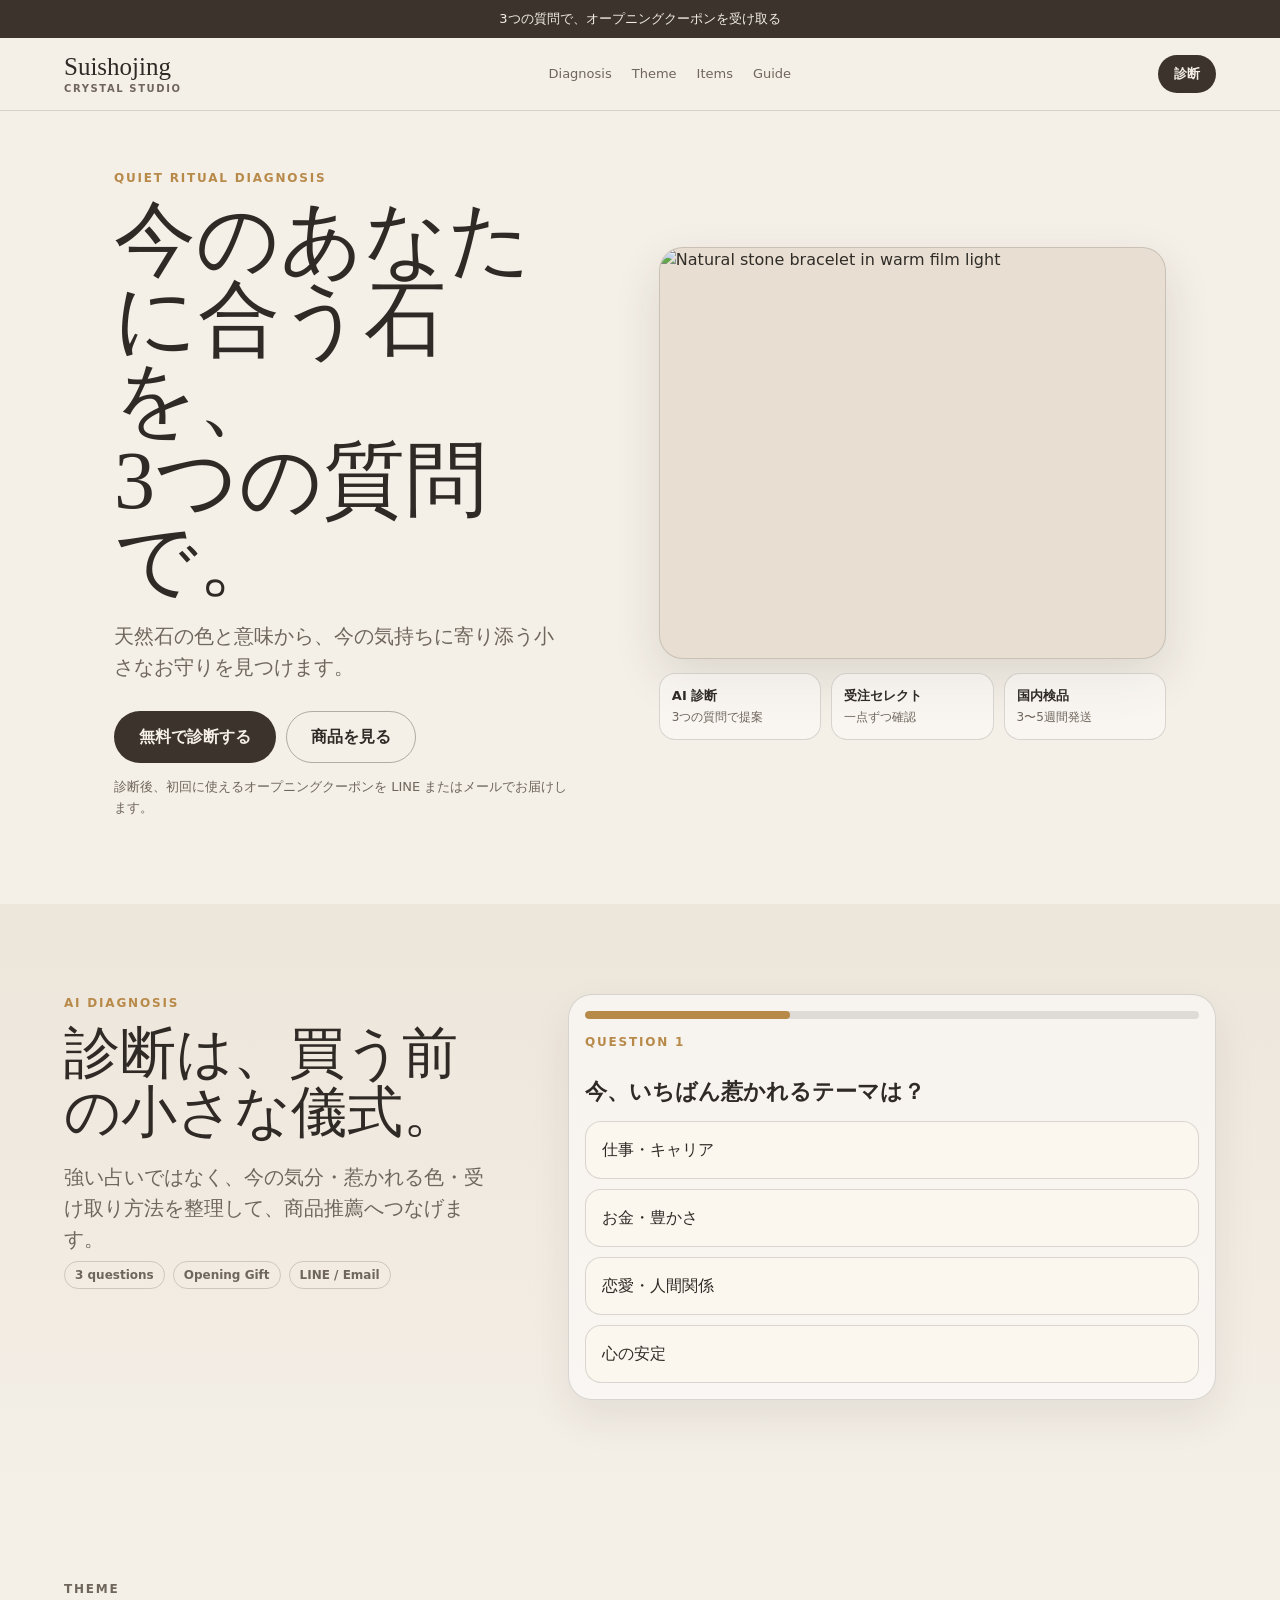
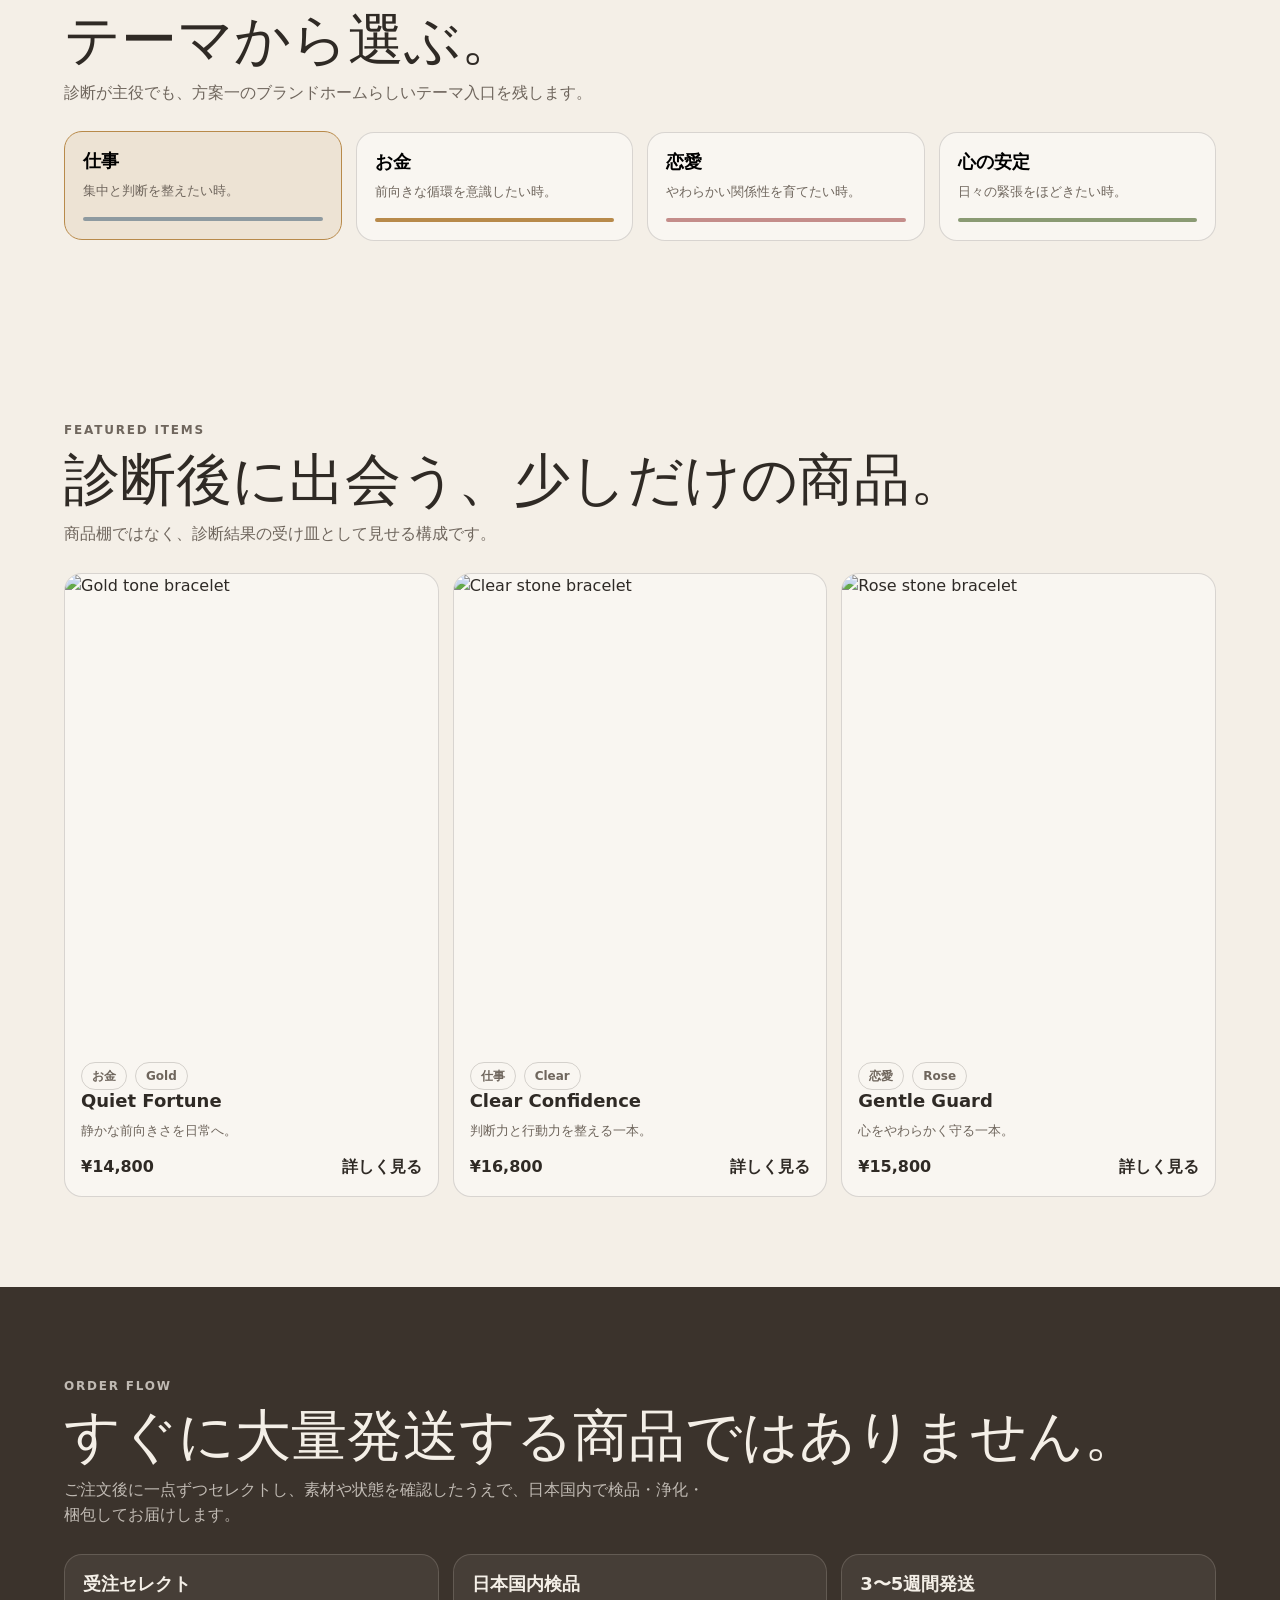
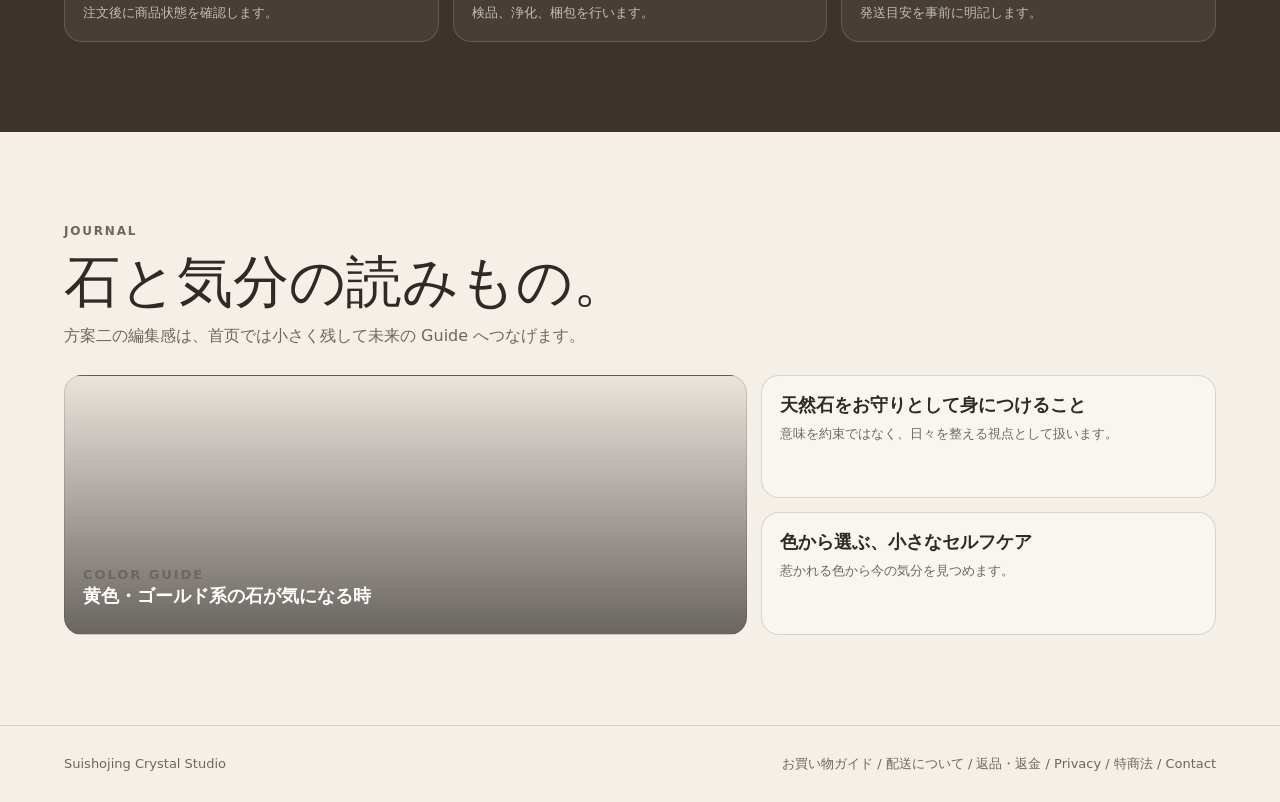
==== commit 692b8219: "Publish hybrid homepage preview" ====
--- a/index.html
+++ b/index.html
@@ -3,12 +3,12 @@
 <head>
   <meta charset="utf-8">
   <meta name="viewport" content="width=device-width, initial-scale=1">
-  <title>Suishojing | Homepage Directions</title>
+  <title>Suishojing | Quiet Ritual Diagnosis</title>
   <style>
     :root {
       --bg: #f4efe7;
+      --paper: #fbf7ef;
       --surface: #e8dfd2;
-      --surface-2: #fbf7ef;
       --text: #2f2a25;
       --sub: #6f665d;
       --accent: #b88a4a;
@@ -17,7 +17,7 @@
       --blue: #8e9aa0;
       --green: #8a9a73;
       --line: rgba(47, 42, 37, 0.16);
-      --shadow: 0 18px 42px rgba(47, 42, 37, 0.12);
+      --shadow: 0 18px 48px rgba(47, 42, 37, 0.12);
       --radius: 18px;
     }
 
@@ -31,8 +31,8 @@
 
     body {
       margin: 0;
+      color: var(--text);
       background: var(--bg);
-      color: var(--text);
       font-family: "Hiragino Kaku Gothic ProN", "Yu Gothic", "Inter", system-ui, sans-serif;
       line-height: 1.55;
     }
@@ -47,65 +47,7 @@
       text-decoration: none;
     }
 
-    .top-switcher {
-      position: sticky;
-      z-index: 20;
-      top: 0;
-      display: grid;
-      gap: 10px;
-      padding: 10px 12px 12px;
-      background: rgba(244, 239, 231, 0.92);
-      border-bottom: 1px solid var(--line);
-      backdrop-filter: blur(14px);
-    }
-
-    .switcher-title {
-      display: flex;
-      align-items: center;
-      justify-content: space-between;
-      gap: 12px;
-      color: var(--sub);
-      font-size: 12px;
-    }
-
-    .switcher-title strong {
-      color: var(--text);
-      font-family: Georgia, "Times New Roman", serif;
-      font-size: 18px;
-      font-weight: 500;
-    }
-
-    .version-tabs {
-      display: grid;
-      grid-template-columns: repeat(3, minmax(0, 1fr));
-      gap: 8px;
-    }
-
-    .version-tab {
-      min-height: 42px;
-      padding: 8px 10px;
-      border: 1px solid var(--line);
-      border-radius: 999px;
-      background: rgba(255, 255, 255, 0.5);
-      color: var(--sub);
-      cursor: pointer;
-    }
-
-    .version-tab.active {
-      border-color: var(--dark);
-      background: var(--dark);
-      color: var(--bg);
-    }
-
-    .direction {
-      display: none;
-    }
-
-    .direction.active {
-      display: block;
-    }
-
-    .announce {
+    .announcement {
       display: flex;
       min-height: 38px;
       align-items: center;
@@ -117,211 +59,380 @@
       text-align: center;
     }
 
-    .site-nav {
+    .site-header {
+      position: sticky;
+      z-index: 10;
+      top: 0;
       display: flex;
       align-items: center;
       justify-content: space-between;
-      gap: 16px;
-      padding: 18px clamp(18px, 5vw, 64px);
+      gap: 18px;
+      padding: 16px clamp(18px, 5vw, 64px);
+      background: rgba(244, 239, 231, 0.9);
+      border-bottom: 1px solid var(--line);
+      backdrop-filter: blur(14px);
     }
 
     .brand {
+      display: grid;
       font-family: Georgia, "Times New Roman", serif;
-      font-size: 24px;
+      font-size: 25px;
       font-weight: 500;
-    }
-
-    .nav-links {
+      line-height: 1;
+    }
+
+    .brand span {
+      margin-top: 5px;
+      color: var(--sub);
+      font-family: "Inter", system-ui, sans-serif;
+      font-size: 10px;
+      font-weight: 800;
+      letter-spacing: 0.16em;
+      text-transform: uppercase;
+    }
+
+    .nav {
       display: flex;
-      gap: 18px;
+      gap: 20px;
       color: var(--sub);
       font-size: 13px;
     }
 
+    .nav-cta {
+      display: inline-flex;
+      min-height: 38px;
+      align-items: center;
+      justify-content: center;
+      border-radius: 999px;
+      padding: 0 16px;
+      background: var(--dark);
+      color: var(--bg);
+      font-size: 13px;
+      font-weight: 800;
+    }
+
     .hero {
-      display: grid;
-      gap: 28px;
-      width: min(1160px, 100%);
+      width: min(1180px, 100%);
       margin: 0 auto;
-      padding: 28px clamp(18px, 5vw, 64px) 58px;
+      padding: clamp(26px, 5vw, 58px) clamp(18px, 5vw, 64px) clamp(54px, 8vw, 86px);
+    }
+
+    .hero-grid {
+      display: grid;
+      grid-template-columns: minmax(0, 0.95fr) minmax(340px, 1.05fr);
+      gap: clamp(28px, 7vw, 86px);
+      align-items: center;
     }
 
     .eyebrow {
-      margin: 0 0 10px;
+      margin: 0 0 12px;
       color: var(--accent);
       font-size: 12px;
       font-weight: 800;
-      letter-spacing: 0.14em;
+      letter-spacing: 0.15em;
       text-transform: uppercase;
     }
 
     h1,
     h2,
-    h3 {
-      margin: 0;
-      letter-spacing: 0;
+    h3,
+    p {
+      margin-top: 0;
     }
 
     h1 {
-      max-width: 720px;
+      margin-bottom: 0;
       font-family: Georgia, "Times New Roman", serif;
-      font-size: clamp(42px, 9vw, 84px);
+      font-size: clamp(43px, 8.5vw, 82px);
       font-weight: 500;
       line-height: 0.98;
+      letter-spacing: 0;
     }
 
     h2 {
+      margin-bottom: 0;
       font-family: Georgia, "Times New Roman", serif;
-      font-size: clamp(30px, 6vw, 56px);
+      font-size: clamp(32px, 5.5vw, 56px);
       font-weight: 500;
-      line-height: 1.04;
+      line-height: 1.05;
     }
 
     h3 {
+      margin-bottom: 8px;
       font-size: 18px;
       line-height: 1.25;
+      letter-spacing: 0;
     }
 
     .lead {
-      max-width: 590px;
-      margin: 18px 0 0;
-      color: var(--sub);
-      font-size: clamp(16px, 2.5vw, 20px);
-    }
-
-    .actions {
+      max-width: 560px;
+      margin: 20px 0 0;
+      color: var(--sub);
+      font-size: clamp(16px, 2.4vw, 20px);
+    }
+
+    .hero-actions {
       display: flex;
       flex-wrap: wrap;
       gap: 10px;
-      margin-top: 26px;
-    }
-
-    .btn {
+      margin-top: 28px;
+    }
+
+    .button {
       display: inline-flex;
       min-height: 52px;
       align-items: center;
       justify-content: center;
-      padding: 0 24px;
       border: 1px solid transparent;
       border-radius: 999px;
+      padding: 0 24px;
       font-weight: 800;
       cursor: pointer;
     }
 
-    .btn.primary {
+    .button.primary {
       background: var(--dark);
       color: var(--bg);
     }
 
-    .btn.secondary {
+    .button.secondary {
       background: transparent;
-      border-color: rgba(47, 42, 37, 0.35);
+      border-color: rgba(47, 42, 37, 0.34);
       color: var(--text);
     }
 
-    .note {
-      margin-top: 12px;
+    .coupon-note {
+      margin: 14px 0 0;
       color: var(--sub);
       font-size: 13px;
     }
 
-    .image-card {
+    .visual-stack {
+      display: grid;
+      gap: 14px;
+    }
+
+    .image-panel {
       overflow: hidden;
-      min-height: 320px;
+      min-height: 410px;
       border: 1px solid var(--line);
-      border-radius: var(--radius);
+      border-radius: 24px;
       background: var(--surface);
       box-shadow: var(--shadow);
     }
 
-    .image-card img {
+    .image-panel img {
       display: block;
       width: 100%;
       height: 100%;
-      min-height: 320px;
+      min-height: 410px;
       object-fit: cover;
-      filter: saturate(0.85) contrast(0.98);
+      filter: saturate(0.82) contrast(0.98);
+    }
+
+    .mini-proof {
+      display: grid;
+      grid-template-columns: repeat(3, minmax(0, 1fr));
+      gap: 10px;
+    }
+
+    .proof {
+      border: 1px solid var(--line);
+      border-radius: 16px;
+      padding: 12px;
+      background: rgba(255, 255, 255, 0.42);
+      color: var(--sub);
+      font-size: 12px;
+    }
+
+    .proof strong {
+      display: block;
+      margin-bottom: 2px;
+      color: var(--text);
+      font-size: 13px;
     }
 
     .section {
-      padding: 58px clamp(18px, 5vw, 64px);
+      padding: clamp(52px, 8vw, 90px) clamp(18px, 5vw, 64px);
     }
 
     .section-inner {
-      width: min(1160px, 100%);
+      width: min(1180px, 100%);
       margin: 0 auto;
     }
 
     .section-head {
       display: grid;
       gap: 12px;
-      margin-bottom: 24px;
+      margin-bottom: 26px;
     }
 
     .section-head p {
-      max-width: 620px;
+      max-width: 640px;
       margin: 0;
       color: var(--sub);
     }
 
-    .grid {
+    .diagnosis-band {
+      background: linear-gradient(180deg, rgba(232, 223, 210, 0.6), rgba(244, 239, 231, 1));
+    }
+
+    .diagnosis-layout {
+      display: grid;
+      grid-template-columns: minmax(0, 0.8fr) minmax(320px, 1.2fr);
+      gap: clamp(24px, 6vw, 72px);
+      align-items: start;
+    }
+
+    .diagnosis-copy {
+      position: sticky;
+      top: 98px;
+    }
+
+    .diagnosis-shell {
       display: grid;
       gap: 14px;
-    }
-
-    .grid.two {
-      grid-template-columns: repeat(2, minmax(0, 1fr));
-    }
-
-    .grid.three {
-      grid-template-columns: repeat(3, minmax(0, 1fr));
-    }
-
-    .grid.four {
-      grid-template-columns: repeat(4, minmax(0, 1fr));
-    }
-
-    .card {
       border: 1px solid var(--line);
-      border-radius: var(--radius);
-      background: rgba(255, 255, 255, 0.38);
+      border-radius: 24px;
+      background: rgba(255, 255, 255, 0.52);
+      padding: 16px;
+      box-shadow: 0 18px 42px rgba(47, 42, 37, 0.08);
+    }
+
+    .progress {
+      overflow: hidden;
+      height: 8px;
+      border-radius: 999px;
+      background: rgba(47, 42, 37, 0.12);
+    }
+
+    .progress span {
+      display: block;
+      width: var(--progress, 25%);
+      height: 100%;
+      border-radius: inherit;
+      background: var(--accent);
+      transition: width 180ms ease;
+    }
+
+    .question {
+      display: none;
+      gap: 14px;
+    }
+
+    .question.active {
+      display: grid;
+    }
+
+    .question-title {
+      margin: 0;
+      font-size: 22px;
+      line-height: 1.35;
+    }
+
+    .option-grid {
+      display: grid;
+      gap: 10px;
+    }
+
+    .option {
+      width: 100%;
+      min-height: 58px;
+      border: 1px solid var(--line);
+      border-radius: 16px;
+      background: var(--paper);
+      color: var(--text);
+      padding: 14px 16px;
+      text-align: left;
+      cursor: pointer;
+      transition: border-color 150ms ease, background 150ms ease, transform 150ms ease;
+    }
+
+    .option:hover,
+    .option.selected {
+      border-color: var(--accent);
+      background: rgba(184, 138, 74, 0.14);
+      transform: translateY(-1px);
+    }
+
+    .result {
+      display: none;
+      border: 1px solid rgba(184, 138, 74, 0.48);
+      border-radius: 18px;
+      background: rgba(184, 138, 74, 0.12);
       padding: 18px;
     }
 
-    .selectable {
-      transition: border-color 150ms ease, background 150ms ease, transform 150ms ease;
-      cursor: pointer;
-    }
-
-    .selectable:hover,
-    .selectable.selected {
-      border-color: var(--accent);
-      background: rgba(184, 138, 74, 0.13);
-      transform: translateY(-1px);
-    }
-
-    .mini {
-      color: var(--sub);
-      font-size: 13px;
+    .result.visible {
+      display: grid;
+      gap: 10px;
+    }
+
+    .result h3 {
+      margin: 0;
+    }
+
+    .result p {
+      margin: 0;
+      color: var(--sub);
     }
 
     .tag-row {
       display: flex;
       flex-wrap: wrap;
       gap: 8px;
-      margin: 12px 0;
+      margin-top: 6px;
     }
 
     .tag {
       display: inline-flex;
+      min-height: 28px;
       align-items: center;
-      min-height: 28px;
       border: 1px solid rgba(47, 42, 37, 0.18);
       border-radius: 999px;
       padding: 4px 10px;
       color: var(--sub);
       font-size: 12px;
-      font-weight: 700;
+      font-weight: 800;
+    }
+
+    .grid {
+      display: grid;
+      gap: 14px;
+    }
+
+    .grid.three {
+      grid-template-columns: repeat(3, minmax(0, 1fr));
+    }
+
+    .grid.four {
+      grid-template-columns: repeat(4, minmax(0, 1fr));
+    }
+
+    .card {
+      border: 1px solid var(--line);
+      border-radius: var(--radius);
+      background: rgba(255, 255, 255, 0.42);
+      padding: 18px;
+    }
+
+    .card p {
+      margin-bottom: 0;
+      color: var(--sub);
+      font-size: 13px;
+    }
+
+    .selectable {
+      text-align: left;
+      cursor: pointer;
+      transition: border-color 150ms ease, background 150ms ease, transform 150ms ease;
+    }
+
+    .selectable:hover,
+    .selectable.selected {
+      border-color: var(--accent);
+      background: rgba(184, 138, 74, 0.12);
+      transform: translateY(-1px);
     }
 
     .swatch {
@@ -343,11 +454,15 @@
       width: 100%;
       aspect-ratio: 4 / 5;
       object-fit: cover;
-      filter: saturate(0.85);
+      filter: saturate(0.82);
     }
 
     .product-body {
       padding: 16px;
+    }
+
+    .product-body p {
+      margin: 0;
     }
 
     .price-row {
@@ -359,40 +474,41 @@
       font-weight: 800;
     }
 
-    .steps {
-      counter-reset: step;
-    }
-
-    .step {
-      position: relative;
-      padding-left: 52px;
-    }
-
-    .step::before {
-      position: absolute;
-      top: 18px;
-      left: 18px;
-      display: grid;
-      width: 24px;
-      height: 24px;
-      place-items: center;
-      border-radius: 999px;
-      background: var(--dark);
-      color: var(--bg);
-      counter-increment: step;
-      content: counter(step);
-      font-size: 12px;
-      font-weight: 800;
-    }
-
     .trust-band {
       background: var(--dark);
       color: var(--bg);
     }
 
     .trust-band p,
-    .trust-band .mini {
+    .trust-band .card p,
+    .trust-band .tag {
       color: rgba(244, 239, 231, 0.72);
+    }
+
+    .trust-band .card {
+      border-color: rgba(244, 239, 231, 0.16);
+      background: rgba(244, 239, 231, 0.06);
+    }
+
+    .journal-grid {
+      display: grid;
+      grid-template-columns: 1.2fr 0.8fr;
+      gap: 14px;
+    }
+
+    .journal-card {
+      min-height: 260px;
+      display: grid;
+      align-content: end;
+      color: #fff;
+      background:
+        linear-gradient(180deg, rgba(47, 42, 37, 0.05), rgba(47, 42, 37, 0.7)),
+        var(--image) center / cover;
+    }
+
+    .journal-side {
+      display: grid;
+      gap: 14px;
     }
 
     .footer {
@@ -404,459 +520,145 @@
 
     .footer-inner {
       display: flex;
-      width: min(1160px, 100%);
+      width: min(1180px, 100%);
       margin: 0 auto;
       justify-content: space-between;
       gap: 18px;
       flex-wrap: wrap;
     }
 
-    .journal-hero {
-      min-height: 620px;
-      background:
-        linear-gradient(180deg, rgba(244, 239, 231, 0.18), rgba(244, 239, 231, 0.98)),
-        url("https://images.unsplash.com/photo-1602751584552-8ba73aad10e1?auto=format&fit=crop&w=1600&q=82") center / cover;
-    }
-
-    .journal-hero .hero {
-      min-height: 620px;
-      align-content: end;
-    }
-
-    .article-card {
-      min-height: 250px;
-      display: grid;
-      align-content: end;
-      background:
-        linear-gradient(180deg, rgba(47, 42, 37, 0.04), rgba(47, 42, 37, 0.72)),
-        var(--article-image) center / cover;
-      color: #fff;
-    }
-
-    .article-card .mini {
-      color: rgba(255, 255, 255, 0.76);
-    }
-
-    .diagnosis-shell {
-      display: grid;
-      gap: 14px;
-      border: 1px solid var(--line);
-      border-radius: 24px;
-      background: rgba(255, 255, 255, 0.48);
-      padding: 16px;
-    }
-
-    .progress {
-      height: 8px;
-      overflow: hidden;
-      border-radius: 999px;
-      background: rgba(47, 42, 37, 0.12);
-    }
-
-    .progress span {
-      display: block;
-      width: var(--progress, 33%);
-      height: 100%;
-      border-radius: inherit;
-      background: var(--accent);
-      transition: width 180ms ease;
-    }
-
-    .question {
-      display: none;
-    }
-
-    .question.active {
-      display: grid;
-      gap: 12px;
-    }
-
-    .option-grid {
-      display: grid;
-      gap: 10px;
-    }
-
-    .option {
-      width: 100%;
-      min-height: 54px;
-      border: 1px solid var(--line);
-      border-radius: 16px;
-      background: var(--surface-2);
-      color: var(--text);
-      text-align: left;
-      padding: 14px 16px;
-      cursor: pointer;
-    }
-
-    .option.selected {
-      border-color: var(--accent);
-      background: rgba(184, 138, 74, 0.15);
-    }
-
-    .result {
-      display: none;
-      border: 1px solid rgba(184, 138, 74, 0.45);
-      border-radius: 18px;
-      background: rgba(184, 138, 74, 0.12);
-      padding: 18px;
-    }
-
-    .result.visible {
-      display: block;
-    }
-
-    .desktop-split {
-      display: grid;
-      grid-template-columns: minmax(0, 1fr) minmax(320px, 520px);
-      align-items: center;
-      gap: clamp(26px, 6vw, 80px);
-    }
-
-    .commerce-hero {
-      grid-template-columns: minmax(0, 0.95fr) minmax(320px, 1.05fr);
-    }
-
-    .diagnosis-first .hero {
-      padding-top: 28px;
-    }
-
-    @media (max-width: 860px) {
-      .nav-links {
+    @media (max-width: 900px) {
+      .nav {
         display: none;
       }
 
-      .desktop-split,
-      .commerce-hero,
-      .grid.two,
+      .hero-grid,
+      .diagnosis-layout,
       .grid.three,
-      .grid.four {
+      .grid.four,
+      .journal-grid {
         grid-template-columns: 1fr;
       }
 
-      .actions {
+      .diagnosis-copy {
+        position: static;
+      }
+
+      .hero-copy {
+        order: 1;
+      }
+
+      .visual-stack {
+        order: 2;
+      }
+
+      .hero-actions {
         display: grid;
       }
 
-      .btn {
+      .button {
         width: 100%;
       }
 
-      .image-card {
-        min-height: 280px;
-      }
-
-      .image-card img {
-        min-height: 280px;
-      }
-
-      .diagnosis-first .desktop-split {
-        display: flex;
-        flex-direction: column;
-      }
-
-      .diagnosis-first .hero-copy {
-        order: 1;
-      }
-
-      .diagnosis-first .diagnosis-shell {
-        order: 2;
-      }
-    }
-
-    @media (max-width: 520px) {
-      .switcher-title {
-        align-items: flex-start;
-        flex-direction: column;
-      }
-
-      .version-tab {
-        min-height: 48px;
-        border-radius: 14px;
-        font-size: 12px;
-      }
-
-      .site-nav {
-        padding-top: 14px;
-        padding-bottom: 14px;
+      .mini-proof {
+        grid-template-columns: 1fr;
+      }
+    }
+
+    @media (max-width: 560px) {
+      .site-header {
+        padding-top: 13px;
+        padding-bottom: 13px;
+      }
+
+      .brand {
+        font-size: 22px;
+      }
+
+      .nav-cta {
+        min-height: 36px;
+        padding: 0 13px;
       }
 
       .hero {
-        padding-top: 20px;
+        padding-top: 24px;
+      }
+
+      .image-panel,
+      .image-panel img {
+        min-height: 300px;
       }
 
       .section {
-        padding-top: 46px;
-        padding-bottom: 46px;
-      }
-
-      .card {
-        padding: 16px;
+        padding-top: 48px;
+        padding-bottom: 48px;
       }
     }
   </style>
 </head>
 <body>
-  <div class="top-switcher" aria-label="Prototype direction switcher">
-    <div class="switcher-title">
-      <strong>Suishojing homepage directions</strong>
-      <span>Notion v0.1 based prototype</span>
-    </div>
-    <div class="version-tabs">
-      <button class="version-tab active" data-version="quiet">方案1<br>Quiet Ritual</button>
-      <button class="version-tab" data-version="editorial">方案2<br>Editorial</button>
-      <button class="version-tab" data-version="diagnosis">方案3<br>AI Diagnosis</button>
-    </div>
-  </div>
+  <div class="announcement">3つの質問で、オープニングクーポンを受け取る</div>
+
+  <header class="site-header">
+    <a class="brand" href="#">
+      Suishojing
+      <span>Crystal Studio</span>
+    </a>
+    <nav class="nav" aria-label="Main navigation">
+      <a href="#diagnosis">Diagnosis</a>
+      <a href="#themes">Theme</a>
+      <a href="#items">Items</a>
+      <a href="#guide">Guide</a>
+    </nav>
+    <a class="nav-cta" href="#diagnosis">診断</a>
+  </header>
 
   <main>
-    <section class="direction active" id="quiet">
-      <div class="announce">3つの質問で、オープニングクーポンを受け取る</div>
-      <nav class="site-nav">
-        <a class="brand" href="#">Suishojing</a>
-        <div class="nav-links">
-          <a href="#quiet-themes">Theme</a>
-          <a href="#quiet-items">Items</a>
-          <a href="#quiet-guide">Guide</a>
-        </div>
-      </nav>
-
-      <header class="hero desktop-split commerce-hero">
-        <div>
-          <p class="eyebrow">Quiet Ritual Commerce</p>
+    <section class="hero">
+      <div class="hero-grid">
+        <div class="hero-copy">
+          <p class="eyebrow">Quiet Ritual Diagnosis</p>
           <h1>今のあなたに合う石を、<br>3つの質問で。</h1>
           <p class="lead">天然石の色と意味から、今の気持ちに寄り添う小さなお守りを見つけます。</p>
-          <div class="actions">
-            <button class="btn primary" data-version="diagnosis">無料で診断する</button>
-            <a class="btn secondary" href="#quiet-items">商品を見る</a>
+          <div class="hero-actions">
+            <a class="button primary" href="#diagnosis">無料で診断する</a>
+            <a class="button secondary" href="#items">商品を見る</a>
           </div>
-          <p class="note">診断後、初回に使えるオープニングクーポンをお届けします。</p>
-        </div>
-        <div class="image-card">
-          <img src="https://images.unsplash.com/photo-1515562141207-7a88fb7ce338?auto=format&fit=crop&w=1200&q=82" alt="Natural stone bracelet in soft film light">
-        </div>
-      </header>
-
-      <section class="section" id="quiet-themes">
-        <div class="section-inner">
-          <div class="section-head">
-            <h2>Theme</h2>
-            <p>Energy Muse 的 intention 分类逻辑，但用更克制的日系语气呈现。</p>
+          <p class="coupon-note">診断後、初回に使えるオープニングクーポンを LINE またはメールでお届けします。</p>
+        </div>
+
+        <div class="visual-stack">
+          <div class="image-panel">
+            <img src="https://images.unsplash.com/photo-1515562141207-7a88fb7ce338?auto=format&fit=crop&w=1400&q=82" alt="Natural stone bracelet in warm film light">
           </div>
-          <div class="grid four" data-select-group="quiet-theme">
-            <button class="card selectable selected" data-choice="work">
-              <h3>仕事</h3>
-              <p class="mini">集中と判断を整えたい時。</p>
-              <span class="swatch" style="--theme-color:#8e9aa0"></span>
-            </button>
-            <button class="card selectable" data-choice="money">
-              <h3>お金</h3>
-              <p class="mini">前向きな循環を意識したい時。</p>
-              <span class="swatch" style="--theme-color:#b88a4a"></span>
-            </button>
-            <button class="card selectable" data-choice="love">
-              <h3>恋愛</h3>
-              <p class="mini">やわらかい関係性を育てたい時。</p>
-              <span class="swatch" style="--theme-color:#c48d8a"></span>
-            </button>
-            <button class="card selectable" data-choice="calm">
-              <h3>心の安定</h3>
-              <p class="mini">日々の緊張をほどきたい時。</p>
-              <span class="swatch" style="--theme-color:#8a9a73"></span>
-            </button>
+          <div class="mini-proof">
+            <div class="proof"><strong>AI 診断</strong>3つの質問で提案</div>
+            <div class="proof"><strong>受注セレクト</strong>一点ずつ確認</div>
+            <div class="proof"><strong>国内検品</strong>3〜5週間発送</div>
           </div>
         </div>
-      </section>
-
-      <section class="section">
-        <div class="section-inner">
-          <div class="section-head">
-            <h2>色から選ぶ</h2>
-            <p>色の直感を入り口にして、商品へ自然につなげる構成。</p>
+      </div>
+    </section>
+
+    <section class="section diagnosis-band" id="diagnosis">
+      <div class="section-inner diagnosis-layout">
+        <div class="diagnosis-copy">
+          <p class="eyebrow">AI Diagnosis</p>
+          <h2>診断は、買う前の小さな儀式。</h2>
+          <p class="lead">強い占いではなく、今の気分・惹かれる色・受け取り方法を整理して、商品推薦へつなげます。</p>
+          <div class="tag-row">
+            <span class="tag">3 questions</span>
+            <span class="tag">Opening Gift</span>
+            <span class="tag">LINE / Email</span>
           </div>
-          <div class="grid four" data-select-group="quiet-color">
-            <button class="card selectable"><h3>Gold</h3><p class="mini">豊かさ、明るさ、巡り。</p></button>
-            <button class="card selectable selected"><h3>Clear</h3><p class="mini">浄化、余白、始まり。</p></button>
-            <button class="card selectable"><h3>Rose</h3><p class="mini">やさしさ、関係性、余韻。</p></button>
-            <button class="card selectable"><h3>Smoke</h3><p class="mini">境界線、落ち着き、守り。</p></button>
-          </div>
-        </div>
-      </section>
-
-      <section class="section" id="quiet-items">
-        <div class="section-inner">
-          <div class="section-head">
-            <h2>Featured Items</h2>
-            <p>商品は少量で、ブランド信頼と診断後の購入導線を支える。</p>
-          </div>
-          <div class="grid three">
-            <article class="card product-card">
-              <img src="https://images.unsplash.com/photo-1611591437281-460bfbe1220a?auto=format&fit=crop&w=900&q=82" alt="Clear stone bracelet">
-              <div class="product-body">
-                <div class="tag-row"><span class="tag">仕事</span><span class="tag">Clear</span></div>
-                <h3>Clear Confidence</h3>
-                <p class="mini">判断力と行動力を整える一本。</p>
-                <div class="price-row"><span>¥16,800</span><a href="#">詳しく見る</a></div>
-              </div>
-            </article>
-            <article class="card product-card">
-              <img src="https://images.unsplash.com/photo-1602751584552-8ba73aad10e1?auto=format&fit=crop&w=900&q=82" alt="Gold stone bracelet">
-              <div class="product-body">
-                <div class="tag-row"><span class="tag">お金</span><span class="tag">Gold</span></div>
-                <h3>Quiet Fortune</h3>
-                <p class="mini">静かな前向きさを日常へ。</p>
-                <div class="price-row"><span>¥14,800</span><a href="#">詳しく見る</a></div>
-              </div>
-            </article>
-            <article class="card product-card">
-              <img src="https://images.unsplash.com/photo-1588444837495-c6cfeb53f32d?auto=format&fit=crop&w=900&q=82" alt="Rose stone bracelet">
-              <div class="product-body">
-                <div class="tag-row"><span class="tag">恋愛</span><span class="tag">Rose</span></div>
-                <h3>Gentle Guard</h3>
-                <p class="mini">心をやわらかく守る一本。</p>
-                <div class="price-row"><span>¥15,800</span><a href="#">詳しく見る</a></div>
-              </div>
-            </article>
-          </div>
-        </div>
-      </section>
-
-      <section class="section trust-band" id="quiet-guide">
-        <div class="section-inner">
-          <div class="section-head">
-            <h2>Order Flow</h2>
-            <p>当店の商品は、すぐに大量発送する商品ではありません。ご注文後に一点ずつセレクトし、素材や状態を確認したうえで、日本国内で検品・浄化・梱包してお届けします。</p>
-          </div>
-          <div class="grid three steps">
-            <article class="card step"><h3>受注セレクト</h3><p class="mini">注文後に状態を確認します。</p></article>
-            <article class="card step"><h3>日本国内検品</h3><p class="mini">検品、浄化、梱包を行います。</p></article>
-            <article class="card step"><h3>3〜5週間発送</h3><p class="mini">発送目安を事前に明記します。</p></article>
-          </div>
-        </div>
-      </section>
-    </section>
-
-    <section class="direction" id="editorial">
-      <nav class="site-nav">
-        <a class="brand" href="#">Suishojing</a>
-        <div class="nav-links">
-          <a href="#journal">Journal</a>
-          <a href="#guide">Guide</a>
-          <a href="#editorial-items">Items</a>
-        </div>
-      </nav>
-
-      <header class="journal-hero">
-        <div class="hero">
-          <p class="eyebrow">Editorial Talisman</p>
-          <h1>今日は、どの色に惹かれますか。</h1>
-          <p class="lead">天然石の色や意味を通して、今の気分にそっと触れる読みものとアクセサリー。</p>
-          <div class="actions">
-            <a class="btn primary" href="#journal">石の読みものを見る</a>
-            <button class="btn secondary" data-version="diagnosis">3つの質問で診断する</button>
-          </div>
-        </div>
-      </header>
-
-      <section class="section">
-        <div class="section-inner">
-          <div class="section-head">
-            <h2>Today's Intention</h2>
-            <p>毎日変わるテーマを想定した編集型の入り口。クリックで今日のテーマを切り替えます。</p>
-          </div>
-          <div class="grid four" data-select-group="intention">
-            <button class="card selectable selected"><h3>静けさ</h3><p class="mini">深呼吸できる余白を。</p></button>
-            <button class="card selectable"><h3>勇気</h3><p class="mini">一歩踏み出す日の色。</p></button>
-            <button class="card selectable"><h3>調和</h3><p class="mini">心と人間関係を整える。</p></button>
-            <button class="card selectable"><h3>豊かさ</h3><p class="mini">巡りを意識する小さな習慣。</p></button>
-          </div>
-        </div>
-      </section>
-
-      <section class="section" id="journal">
-        <div class="section-inner">
-          <div class="section-head">
-            <h2>石と気分の読みもの</h2>
-            <p>未来の Journal / Guide ページに育てやすい、内容主導の構成。</p>
-          </div>
-          <div class="grid three">
-            <article class="card article-card" style="--article-image:url('https://images.unsplash.com/photo-1617038260897-41a1f14a8ca0?auto=format&fit=crop&w=900&q=82')">
-              <p class="mini">Color Guide</p>
-              <h3>黄色・ゴールド系の石が気になる時</h3>
-            </article>
-            <article class="card article-card" style="--article-image:url('https://images.unsplash.com/photo-1599707367072-cd6ada2bc375?auto=format&fit=crop&w=900&q=82')">
-              <p class="mini">Ritual</p>
-              <h3>天然石をお守りとして身につけること</h3>
-            </article>
-            <article class="card article-card" style="--article-image:url('https://images.unsplash.com/photo-1605100804763-247f67b3557e?auto=format&fit=crop&w=900&q=82')">
-              <p class="mini">Self care</p>
-              <h3>色から選ぶ、小さなセルフケア</h3>
-            </article>
-          </div>
-        </div>
-      </section>
-
-      <section class="section" id="guide">
-        <div class="section-inner">
-          <div class="section-head">
-            <h2>Stone Meaning / Color Guide</h2>
-            <p>商品より先に、色・意味・気分から入る設計。</p>
-          </div>
-          <div class="grid two">
-            <article class="card">
-              <h3>石の意味</h3>
-              <p class="mini">意味は約束ではなく、日々を整えるための小さな視点として扱います。</p>
-            </article>
-            <article class="card">
-              <h3>色から選ぶ</h3>
-              <p class="mini">直感で惹かれる色を、今の気分を知る入口にします。</p>
-            </article>
-          </div>
-        </div>
-      </section>
-
-      <section class="section" id="editorial-items">
-        <div class="section-inner">
-          <div class="section-head">
-            <h2>Soft Recommendations</h2>
-            <p>購入導線は弱め。内容から商品に自然に移る。</p>
-          </div>
-          <div class="grid three">
-            <article class="card"><h3>Quiet Fortune</h3><p class="mini">Gold / Citrine family</p><div class="price-row"><span>¥14,800</span><a href="#">詳しく見る</a></div></article>
-            <article class="card"><h3>Clear Confidence</h3><p class="mini">Clear / Tiger eye family</p><div class="price-row"><span>¥16,800</span><a href="#">詳しく見る</a></div></article>
-            <article class="card"><h3>Gentle Guard</h3><p class="mini">Rose / Amethyst family</p><div class="price-row"><span>¥15,800</span><a href="#">詳しく見る</a></div></article>
-          </div>
-        </div>
-      </section>
-    </section>
-
-    <section class="direction diagnosis-first" id="diagnosis">
-      <div class="announce">3つの質問で、オープニングクーポンを受け取る</div>
-      <nav class="site-nav">
-        <a class="brand" href="#">Suishojing</a>
-        <div class="nav-links">
-          <a href="#diagnosis-flow">Diagnosis</a>
-          <a href="#diagnosis-themes">Themes</a>
-          <a href="#diagnosis-items">Items</a>
-        </div>
-      </nav>
-
-      <header class="hero desktop-split">
-        <div class="hero-copy">
-          <p class="eyebrow">AI Diagnosis First</p>
-          <h1>今のあなたに合う石を、<br>3つの質問で。</h1>
-          <p class="lead">天然石の色と意味から、今の気持ちに寄り添う小さなお守りを見つけます。</p>
-          <div class="actions">
-            <a class="btn primary" href="#diagnosis-flow">無料で診断する</a>
-            <a class="btn secondary" href="#diagnosis-themes">テーマを見る</a>
-          </div>
-          <p class="note">診断後、初回に使えるオープニングクーポンをお届けします。</p>
-        </div>
-
-        <div class="diagnosis-shell" id="diagnosis-flow">
+        </div>
+
+        <div class="diagnosis-shell">
           <div class="progress" aria-label="Diagnosis progress"><span id="progressBar"></span></div>
+
           <div class="question active" data-step="0">
             <p class="eyebrow">Question 1</p>
-            <h3>今、いちばん惹かれるテーマは？</h3>
+            <h3 class="question-title">今、いちばん惹かれるテーマは？</h3>
             <div class="option-grid" data-answer="theme">
               <button class="option" data-value="仕事・キャリア">仕事・キャリア</button>
               <button class="option" data-value="お金・豊かさ">お金・豊かさ</button>
@@ -864,9 +666,10 @@
               <button class="option" data-value="心の安定">心の安定</button>
             </div>
           </div>
+
           <div class="question" data-step="1">
             <p class="eyebrow">Question 2</p>
-            <h3>今、直感で選ぶならどの色？</h3>
+            <h3 class="question-title">今、直感で選ぶならどの色？</h3>
             <div class="option-grid" data-answer="color">
               <button class="option" data-value="Gold">Gold</button>
               <button class="option" data-value="Clear">Clear</button>
@@ -874,96 +677,134 @@
               <button class="option" data-value="Smoke">Smoke</button>
             </div>
           </div>
+
           <div class="question" data-step="2">
             <p class="eyebrow">Question 3</p>
-            <h3>クーポンの受け取り方法は？</h3>
+            <h3 class="question-title">クーポンの受け取り方法は？</h3>
             <div class="option-grid" data-answer="contact">
               <button class="option" data-value="LINE">LINEで受け取る</button>
               <button class="option" data-value="Email">メールで受け取る</button>
             </div>
           </div>
+
           <div class="result" id="diagnosisResult">
             <p class="eyebrow">Result preview</p>
             <h3 id="resultTitle">おすすめを準備しています</h3>
-            <p class="mini" id="resultCopy">テーマと色を選ぶと、ここに診断結果のプレビューが表示されます。</p>
-            <div class="tag-row"><span class="tag">OPEN1500</span><span class="tag" id="resultContact">Coupon</span></div>
+            <p id="resultCopy">テーマと色を選ぶと、ここに診断結果のプレビューが表示されます。</p>
+            <div class="tag-row">
+              <span class="tag">OPEN1500</span>
+              <span class="tag" id="resultContact">Coupon</span>
+            </div>
+            <a class="button primary" href="#items">おすすめ商品を見る</a>
           </div>
         </div>
-      </header>
-
-      <section class="section">
-        <div class="section-inner">
-          <div class="section-head">
-            <h2>How it works</h2>
-            <p>AI への不安を下げるため、診断内容を短く見せる。</p>
+      </div>
+    </section>
+
+    <section class="section" id="themes">
+      <div class="section-inner">
+        <div class="section-head">
+          <p class="eyebrow">Theme</p>
+          <h2>テーマから選ぶ。</h2>
+          <p>診断が主役でも、方案一のブランドホームらしいテーマ入口を残します。</p>
+        </div>
+        <div class="grid four" data-select-group="theme">
+          <button class="card selectable selected">
+            <h3>仕事</h3>
+            <p>集中と判断を整えたい時。</p>
+            <span class="swatch" style="--theme-color:#8e9aa0"></span>
+          </button>
+          <button class="card selectable">
+            <h3>お金</h3>
+            <p>前向きな循環を意識したい時。</p>
+            <span class="swatch" style="--theme-color:#b88a4a"></span>
+          </button>
+          <button class="card selectable">
+            <h3>恋愛</h3>
+            <p>やわらかい関係性を育てたい時。</p>
+            <span class="swatch" style="--theme-color:#c48d8a"></span>
+          </button>
+          <button class="card selectable">
+            <h3>心の安定</h3>
+            <p>日々の緊張をほどきたい時。</p>
+            <span class="swatch" style="--theme-color:#8a9a73"></span>
+          </button>
+        </div>
+      </div>
+    </section>
+
+    <section class="section" id="items">
+      <div class="section-inner">
+        <div class="section-head">
+          <p class="eyebrow">Featured Items</p>
+          <h2>診断後に出会う、少しだけの商品。</h2>
+          <p>商品棚ではなく、診断結果の受け皿として見せる構成です。</p>
+        </div>
+        <div class="grid three">
+          <article class="card product-card">
+            <img src="https://images.unsplash.com/photo-1602751584552-8ba73aad10e1?auto=format&fit=crop&w=900&q=82" alt="Gold tone bracelet">
+            <div class="product-body">
+              <div class="tag-row"><span class="tag">お金</span><span class="tag">Gold</span></div>
+              <h3>Quiet Fortune</h3>
+              <p>静かな前向きさを日常へ。</p>
+              <div class="price-row"><span>¥14,800</span><a href="#">詳しく見る</a></div>
+            </div>
+          </article>
+          <article class="card product-card">
+            <img src="https://images.unsplash.com/photo-1611591437281-460bfbe1220a?auto=format&fit=crop&w=900&q=82" alt="Clear stone bracelet">
+            <div class="product-body">
+              <div class="tag-row"><span class="tag">仕事</span><span class="tag">Clear</span></div>
+              <h3>Clear Confidence</h3>
+              <p>判断力と行動力を整える一本。</p>
+              <div class="price-row"><span>¥16,800</span><a href="#">詳しく見る</a></div>
+            </div>
+          </article>
+          <article class="card product-card">
+            <img src="https://images.unsplash.com/photo-1588444837495-c6cfeb53f32d?auto=format&fit=crop&w=900&q=82" alt="Rose stone bracelet">
+            <div class="product-body">
+              <div class="tag-row"><span class="tag">恋愛</span><span class="tag">Rose</span></div>
+              <h3>Gentle Guard</h3>
+              <p>心をやわらかく守る一本。</p>
+              <div class="price-row"><span>¥15,800</span><a href="#">詳しく見る</a></div>
+            </div>
+          </article>
+        </div>
+      </div>
+    </section>
+
+    <section class="section trust-band" id="guide">
+      <div class="section-inner">
+        <div class="section-head">
+          <p class="eyebrow">Order Flow</p>
+          <h2>すぐに大量発送する商品ではありません。</h2>
+          <p>ご注文後に一点ずつセレクトし、素材や状態を確認したうえで、日本国内で検品・浄化・梱包してお届けします。</p>
+        </div>
+        <div class="grid three">
+          <article class="card"><h3>受注セレクト</h3><p>注文後に商品状態を確認します。</p></article>
+          <article class="card"><h3>日本国内検品</h3><p>検品、浄化、梱包を行います。</p></article>
+          <article class="card"><h3>3〜5週間発送</h3><p>発送目安を事前に明記します。</p></article>
+        </div>
+      </div>
+    </section>
+
+    <section class="section">
+      <div class="section-inner">
+        <div class="section-head">
+          <p class="eyebrow">Journal</p>
+          <h2>石と気分の読みもの。</h2>
+          <p>方案二の編集感は、首页では小さく残して未来の Guide へつなげます。</p>
+        </div>
+        <div class="journal-grid">
+          <article class="card journal-card" style="--image:url('https://images.unsplash.com/photo-1617038260897-41a1f14a8ca0?auto=format&fit=crop&w=1000&q=82')">
+            <p class="eyebrow">Color Guide</p>
+            <h3>黄色・ゴールド系の石が気になる時</h3>
+          </article>
+          <div class="journal-side">
+            <article class="card"><h3>天然石をお守りとして身につけること</h3><p>意味を約束ではなく、日々を整える視点として扱います。</p></article>
+            <article class="card"><h3>色から選ぶ、小さなセルフケア</h3><p>惹かれる色から今の気分を見つめます。</p></article>
           </div>
-          <div class="grid three steps">
-            <article class="card step"><h3>今のテーマを選ぶ</h3><p class="mini">願いではなく、今の気分から始めます。</p></article>
-            <article class="card step"><h3>直感で色を選ぶ</h3><p class="mini">色の印象を診断の手がかりにします。</p></article>
-            <article class="card step"><h3>結果を受け取る</h3><p class="mini">LINE またはメールで Coupon と結果を受け取ります。</p></article>
-          </div>
-        </div>
-      </section>
-
-      <section class="section" id="diagnosis-themes">
-        <div class="section-inner">
-          <div class="section-head">
-            <h2>Recommended Themes</h2>
-            <p>診断 CTA を主役にしながら、テーマ分類の入口も残す。</p>
-          </div>
-          <div class="grid four" data-select-group="diagnosis-theme">
-            <button class="card selectable selected"><h3>仕事・キャリア</h3><p class="mini">次の一歩を静かに整える。</p><span class="swatch" style="--theme-color:#8e9aa0"></span></button>
-            <button class="card selectable"><h3>お金・豊かさ</h3><p class="mini">巡りと明るさを意識する。</p><span class="swatch" style="--theme-color:#b88a4a"></span></button>
-            <button class="card selectable"><h3>恋愛・人間関係</h3><p class="mini">やさしい距離感を育てる。</p><span class="swatch" style="--theme-color:#c48d8a"></span></button>
-            <button class="card selectable"><h3>心の安定</h3><p class="mini">深呼吸できる余白を作る。</p><span class="swatch" style="--theme-color:#8a9a73"></span></button>
-          </div>
-        </div>
-      </section>
-
-      <section class="section" id="diagnosis-items">
-        <div class="section-inner">
-          <div class="section-head">
-            <h2>Featured Items</h2>
-            <p>3〜4 商品だけ。診断後の推薦先として見せる。</p>
-          </div>
-          <div class="grid three">
-            <article class="card product-card">
-              <img src="https://images.unsplash.com/photo-1602751584552-8ba73aad10e1?auto=format&fit=crop&w=900&q=82" alt="Warm gold bracelet">
-              <div class="product-body">
-                <div class="tag-row"><span class="tag">お金</span><span class="tag">Gold</span></div>
-                <h3>Quiet Fortune</h3>
-                <div class="price-row"><span>¥14,800</span><a href="#">詳しく見る</a></div>
-              </div>
-            </article>
-            <article class="card product-card">
-              <img src="https://images.unsplash.com/photo-1611591437281-460bfbe1220a?auto=format&fit=crop&w=900&q=82" alt="Clear bracelet">
-              <div class="product-body">
-                <div class="tag-row"><span class="tag">仕事</span><span class="tag">Clear</span></div>
-                <h3>Clear Confidence</h3>
-                <div class="price-row"><span>¥16,800</span><a href="#">詳しく見る</a></div>
-              </div>
-            </article>
-            <article class="card product-card">
-              <img src="https://images.unsplash.com/photo-1588444837495-c6cfeb53f32d?auto=format&fit=crop&w=900&q=82" alt="Rose bracelet">
-              <div class="product-body">
-                <div class="tag-row"><span class="tag">恋愛</span><span class="tag">Rose</span></div>
-                <h3>Gentle Guard</h3>
-                <div class="price-row"><span>¥15,800</span><a href="#">詳しく見る</a></div>
-              </div>
-            </article>
-          </div>
-        </div>
-      </section>
-
-      <section class="section trust-band">
-        <div class="section-inner">
-          <div class="section-head">
-            <h2>Trust / Order Flow</h2>
-            <p>ご注文後に一点ずつセレクトし、素材や状態を確認したうえで、日本国内で検品・浄化・梱包してお届けします。</p>
-          </div>
-          <div class="tag-row"><span class="tag">発送目安：3〜5週間</span><span class="tag">日本国内検品</span><span class="tag">Opening Gift</span></div>
-        </div>
-      </section>
+        </div>
+      </div>
     </section>
   </main>
 
@@ -975,23 +816,51 @@
   </footer>
 
   <script>
-    const tabs = document.querySelectorAll(".version-tab, [data-version]");
-    const directions = document.querySelectorAll(".direction");
-
-    function showVersion(id) {
-      document.querySelectorAll(".version-tab").forEach((tab) => {
-        tab.classList.toggle("active", tab.dataset.version === id);
+    const answers = {};
+    const progressBar = document.getElementById("progressBar");
+    const result = document.getElementById("diagnosisResult");
+    const resultTitle = document.getElementById("resultTitle");
+    const resultCopy = document.getElementById("resultCopy");
+    const resultContact = document.getElementById("resultContact");
+
+    function setStep(nextStep) {
+      document.querySelectorAll(".question").forEach((question) => {
+        question.classList.toggle("active", Number(question.dataset.step) === nextStep);
       });
-      directions.forEach((section) => {
-        section.classList.toggle("active", section.id === id);
-      });
-      window.scrollTo({ top: 0, behavior: "smooth" });
-    }
-
-    tabs.forEach((tab) => {
-      tab.addEventListener("click", () => {
-        const id = tab.dataset.version;
-        if (id) showVersion(id);
+      progressBar.style.setProperty("--progress", `${Math.min(100, (nextStep + 1) * 33.34)}%`);
+    }
+
+    function updateResult() {
+      if (!answers.theme || !answers.color || !answers.contact) return;
+
+      const product = answers.color === "Gold"
+        ? "Quiet Fortune"
+        : answers.color === "Rose"
+          ? "Gentle Guard"
+          : answers.color === "Smoke"
+            ? "Smoky Boundary"
+            : "Clear Confidence";
+
+      resultTitle.textContent = `${product} が合いそうです`;
+      resultCopy.textContent = `${answers.theme} と ${answers.color} の直感から、今の気分に寄り添う一本をおすすめします。`;
+      resultContact.textContent = `${answers.contact}で受け取る`;
+      result.classList.add("visible");
+    }
+
+    document.querySelectorAll("[data-answer]").forEach((group, index) => {
+      group.addEventListener("click", (event) => {
+        const option = event.target.closest(".option");
+        if (!option) return;
+
+        group.querySelectorAll(".option").forEach((item) => item.classList.remove("selected"));
+        option.classList.add("selected");
+        answers[group.dataset.answer] = option.dataset.value;
+
+        if (index < 2) {
+          setStep(index + 1);
+        } else {
+          updateResult();
+        }
       });
     });
 
@@ -1004,54 +873,6 @@
       });
     });
 
-    const answers = {};
-    const progressBar = document.getElementById("progressBar");
-    const result = document.getElementById("diagnosisResult");
-    const resultTitle = document.getElementById("resultTitle");
-    const resultCopy = document.getElementById("resultCopy");
-    const resultContact = document.getElementById("resultContact");
-
-    function setStep(nextStep) {
-      document.querySelectorAll(".question").forEach((question) => {
-        question.classList.toggle("active", Number(question.dataset.step) === nextStep);
-      });
-      progressBar.style.setProperty("--progress", `${Math.min(100, (nextStep + 1) * 33.34)}%`);
-    }
-
-    function updateResult() {
-      if (!answers.theme || !answers.color || !answers.contact) return;
-
-      const product = answers.color === "Gold"
-        ? "Quiet Fortune"
-        : answers.color === "Rose"
-          ? "Gentle Guard"
-          : answers.color === "Smoke"
-            ? "Smoky Boundary"
-            : "Clear Confidence";
-
-      resultTitle.textContent = `${product} が合いそうです`;
-      resultCopy.textContent = `${answers.theme} と ${answers.color} の直感から、今の気分に寄り添う一本をおすすめします。`;
-      resultContact.textContent = `${answers.contact}で受け取る`;
-      result.classList.add("visible");
-    }
-
-    document.querySelectorAll("[data-answer]").forEach((group, index) => {
-      group.addEventListener("click", (event) => {
-        const option = event.target.closest(".option");
-        if (!option) return;
-
-        group.querySelectorAll(".option").forEach((item) => item.classList.remove("selected"));
-        option.classList.add("selected");
-        answers[group.dataset.answer] = option.dataset.value;
-
-        if (index < 2) {
-          setStep(index + 1);
-        } else {
-          updateResult();
-        }
-      });
-    });
-
     setStep(0);
   </script>
 </body>
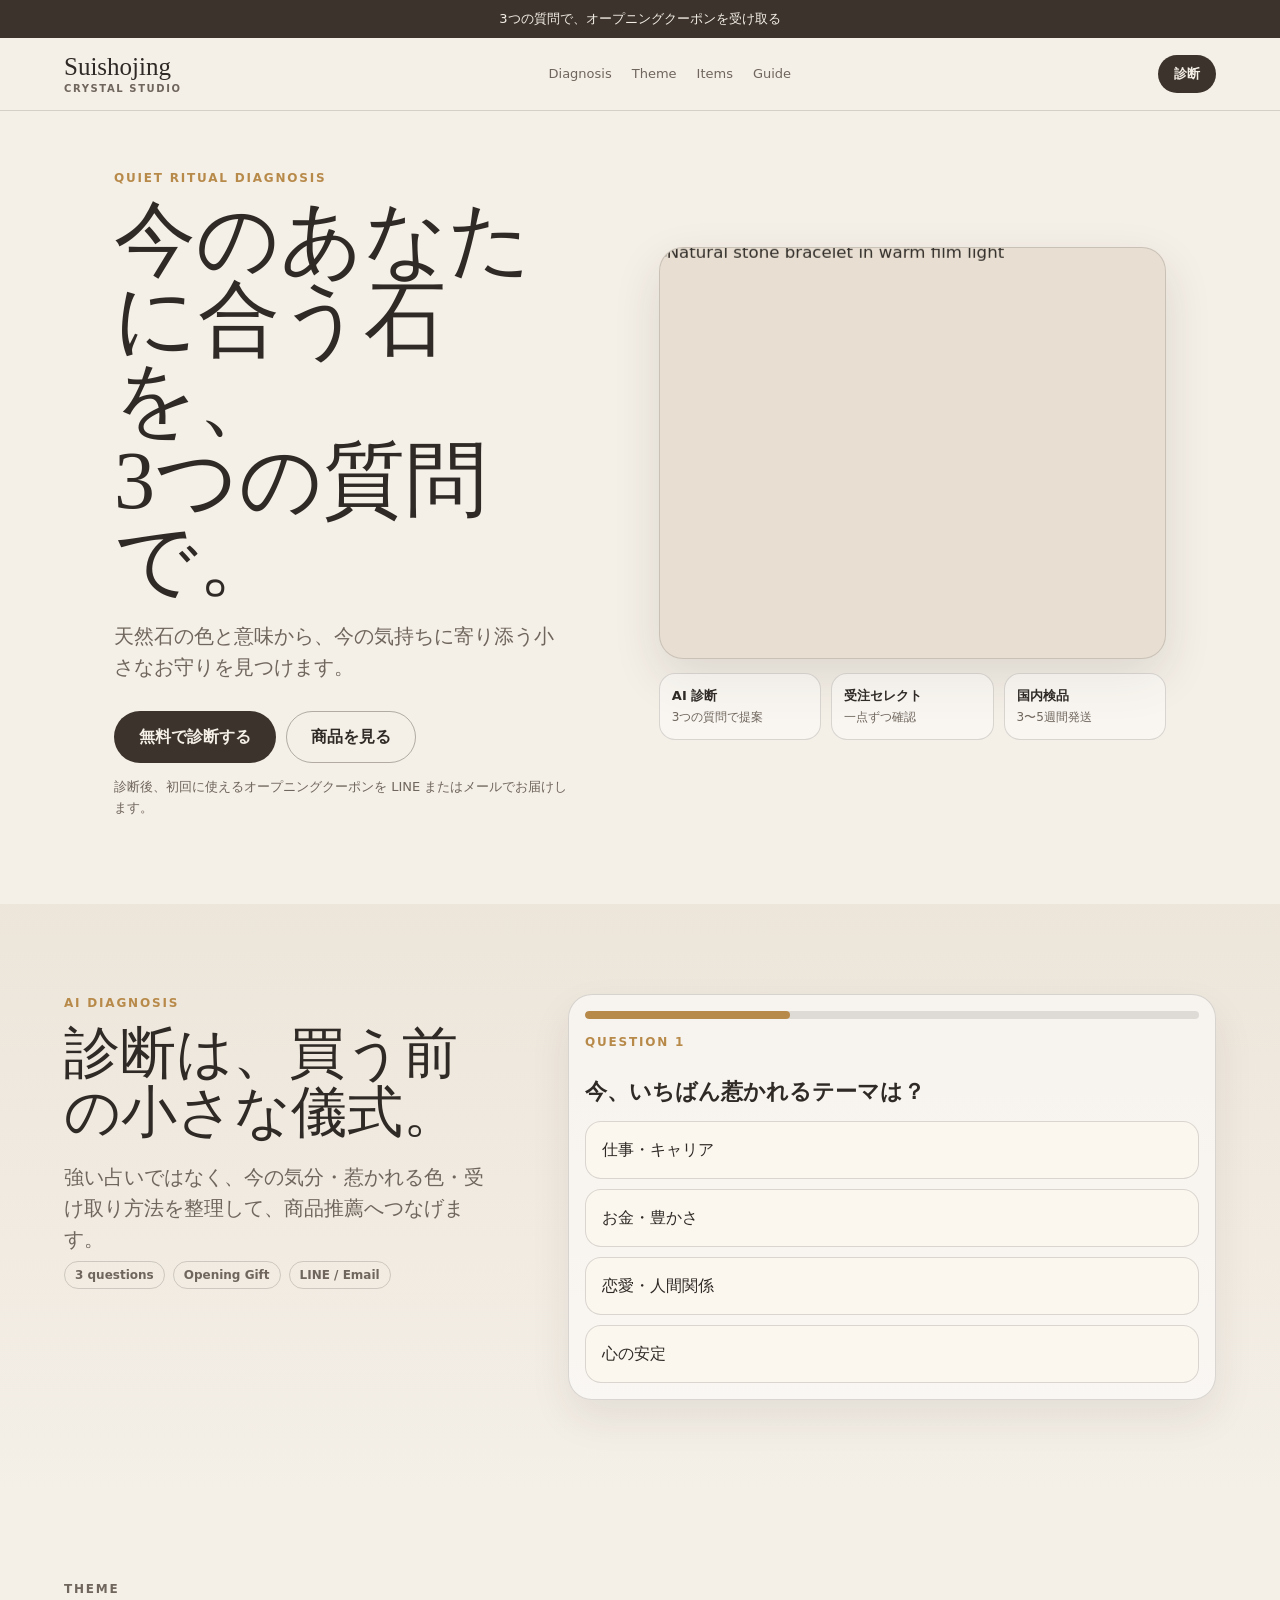
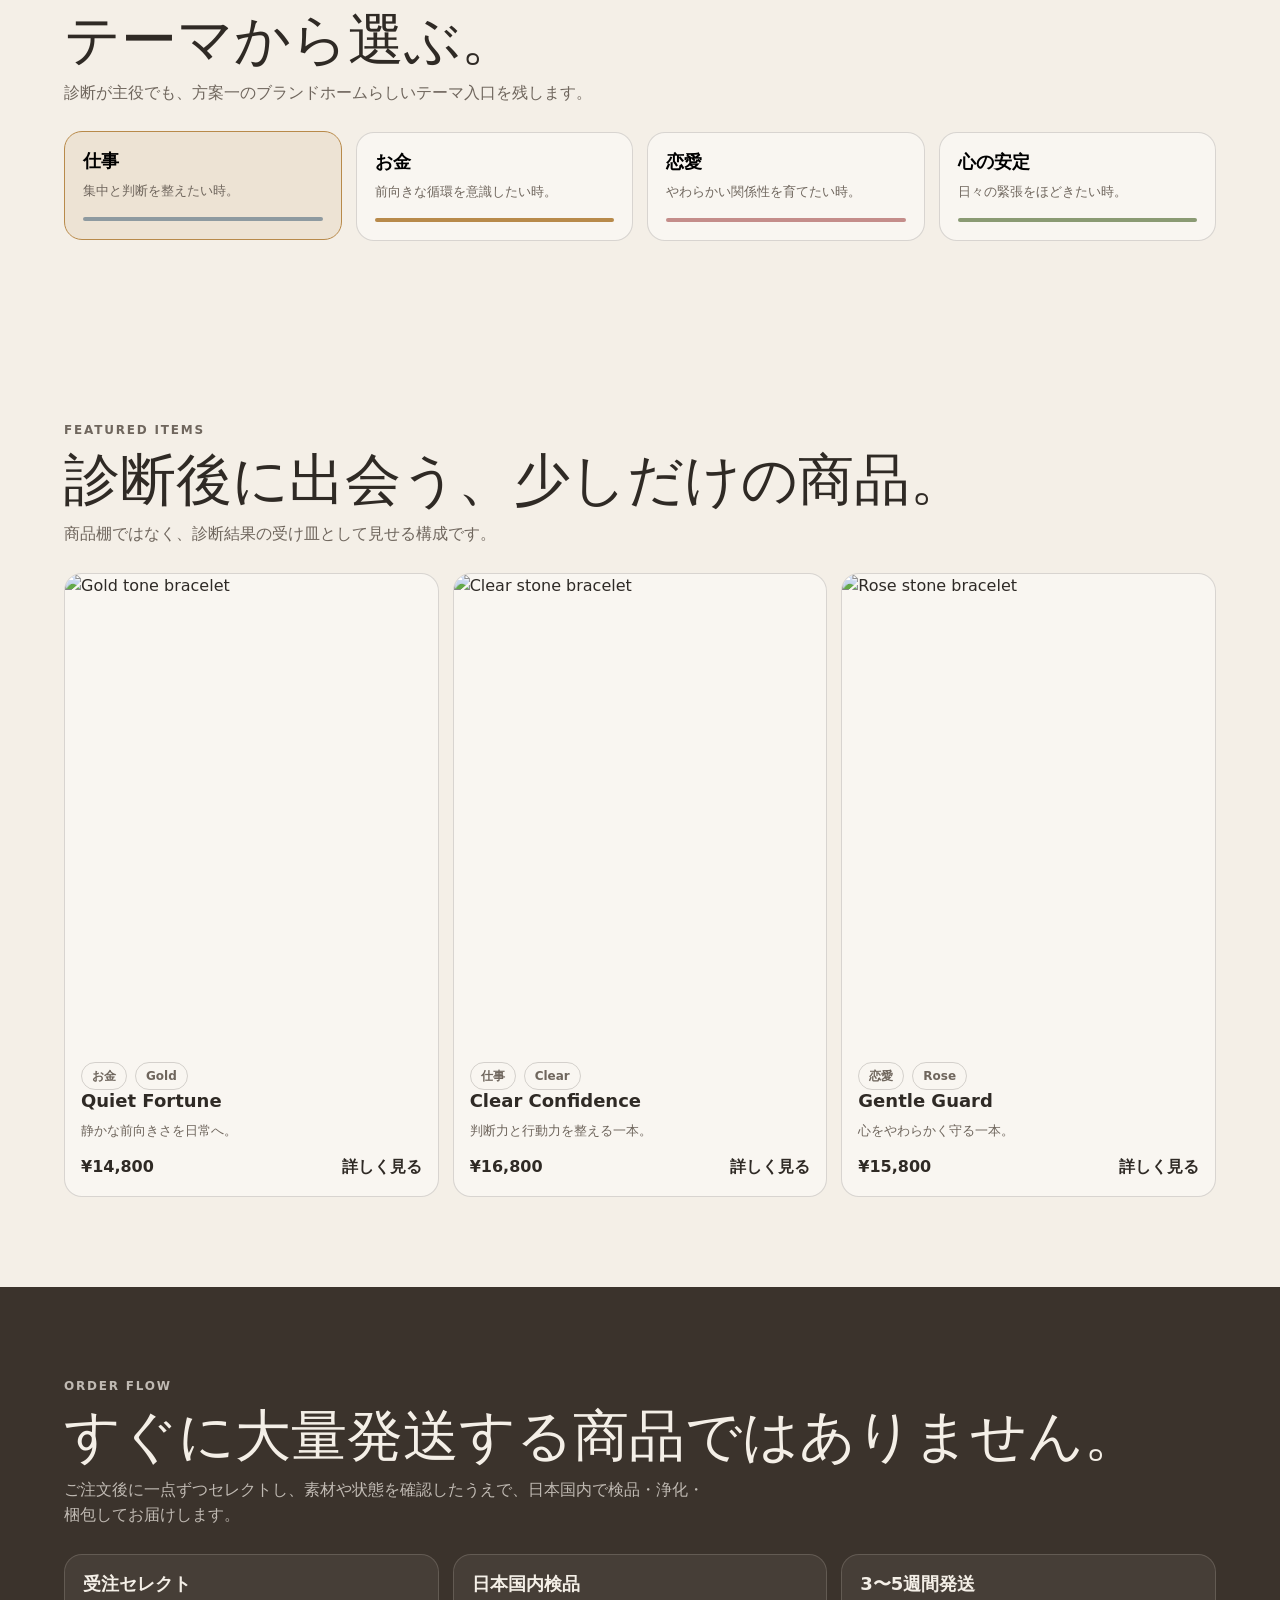
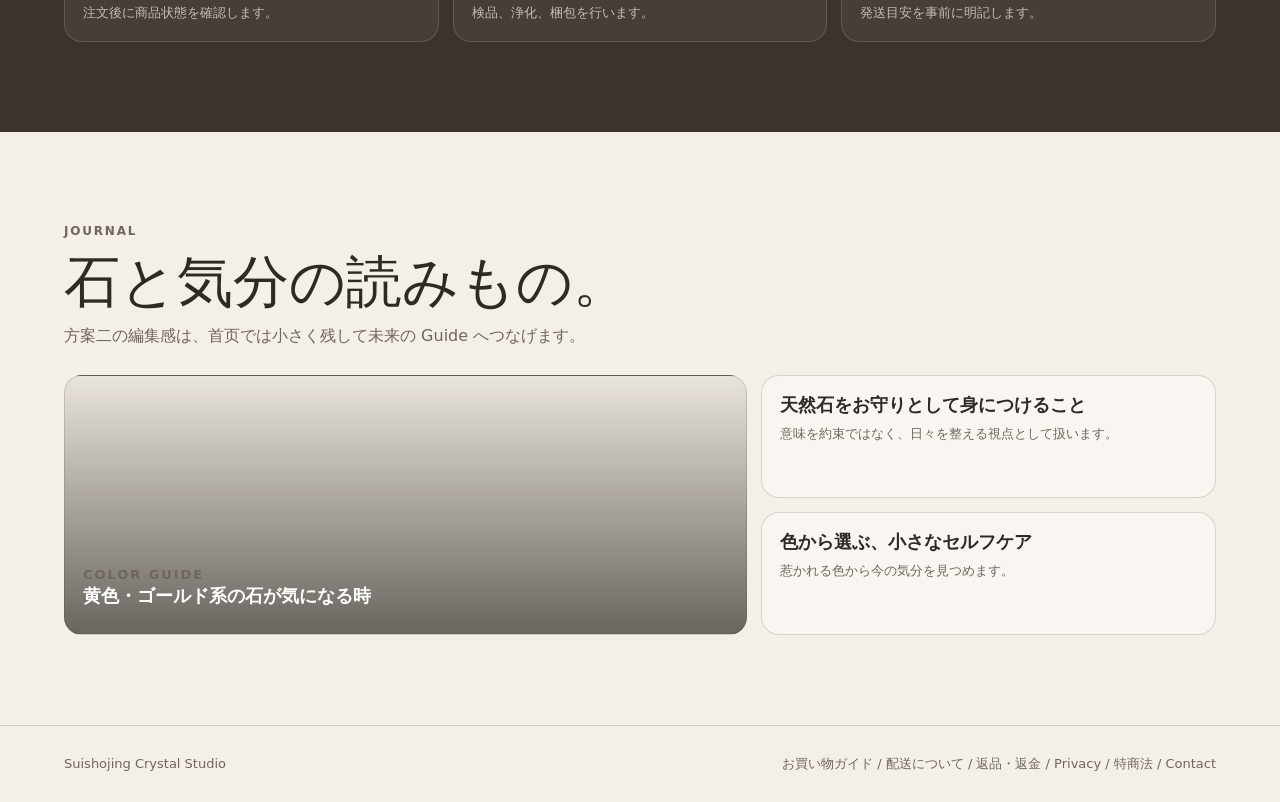
==== commit 846db98d: "Add refined preview motion" ====
--- a/index.html
+++ b/index.html
@@ -35,6 +35,12 @@
       background: var(--bg);
       font-family: "Hiragino Kaku Gothic ProN", "Yu Gothic", "Inter", system-ui, sans-serif;
       line-height: 1.55;
+      opacity: 0;
+      transition: opacity 500ms ease;
+    }
+
+    body.motion-ready {
+      opacity: 1;
     }
 
     button,
@@ -219,6 +225,7 @@
       border-radius: 24px;
       background: var(--surface);
       box-shadow: var(--shadow);
+      transform: translate3d(0, 0, 0);
     }
 
     .image-panel img {
@@ -228,6 +235,8 @@
       min-height: 410px;
       object-fit: cover;
       filter: saturate(0.82) contrast(0.98);
+      transform: scale(1.04) translate3d(0, var(--hero-shift, 0px), 0);
+      transition: transform 900ms cubic-bezier(0.22, 1, 0.36, 1);
     }
 
     .mini-proof {
@@ -414,6 +423,109 @@
       border-radius: var(--radius);
       background: rgba(255, 255, 255, 0.42);
       padding: 18px;
+    }
+
+    .reveal {
+      opacity: 0;
+      transform: translate3d(0, 22px, 0);
+      transition:
+        opacity 760ms cubic-bezier(0.22, 1, 0.36, 1),
+        transform 760ms cubic-bezier(0.22, 1, 0.36, 1),
+        border-color 150ms ease,
+        background 150ms ease;
+      transition-delay: var(--delay, 0ms);
+    }
+
+    .reveal.visible {
+      opacity: 1;
+      transform: translate3d(0, 0, 0);
+    }
+
+    .hero-copy .eyebrow,
+    .hero-copy h1,
+    .hero-copy .lead,
+    .hero-actions,
+    .coupon-note,
+    .visual-stack {
+      opacity: 0;
+      transform: translate3d(0, 18px, 0);
+    }
+
+    body.motion-ready .hero-copy .eyebrow,
+    body.motion-ready .hero-copy h1,
+    body.motion-ready .hero-copy .lead,
+    body.motion-ready .hero-actions,
+    body.motion-ready .coupon-note,
+    body.motion-ready .visual-stack {
+      opacity: 1;
+      transform: translate3d(0, 0, 0);
+      transition:
+        opacity 850ms cubic-bezier(0.22, 1, 0.36, 1),
+        transform 850ms cubic-bezier(0.22, 1, 0.36, 1);
+    }
+
+    body.motion-ready .hero-copy h1 {
+      transition-delay: 80ms;
+    }
+
+    body.motion-ready .hero-copy .lead {
+      transition-delay: 150ms;
+    }
+
+    body.motion-ready .hero-actions {
+      transition-delay: 220ms;
+    }
+
+    body.motion-ready .coupon-note {
+      transition-delay: 280ms;
+    }
+
+    body.motion-ready .visual-stack {
+      transition-delay: 180ms;
+    }
+
+    .button,
+    .nav-cta,
+    .product-card img,
+    .journal-card {
+      transition:
+        transform 220ms cubic-bezier(0.22, 1, 0.36, 1),
+        box-shadow 220ms ease,
+        opacity 220ms ease,
+        filter 220ms ease;
+    }
+
+    .button:hover,
+    .nav-cta:hover {
+      transform: translate3d(0, -2px, 0);
+      box-shadow: 0 12px 28px rgba(47, 42, 37, 0.16);
+    }
+
+    .product-card:hover img,
+    .journal-card:hover {
+      transform: scale(1.025);
+    }
+
+    @media (prefers-reduced-motion: reduce) {
+      *,
+      *::before,
+      *::after {
+        scroll-behavior: auto !important;
+        transition-duration: 1ms !important;
+        animation-duration: 1ms !important;
+      }
+
+      body,
+      .reveal,
+      .hero-copy .eyebrow,
+      .hero-copy h1,
+      .hero-copy .lead,
+      .hero-actions,
+      .coupon-note,
+      .visual-stack {
+        opacity: 1 !important;
+        transform: none !important;
+      }
     }
 
     .card p {
@@ -816,6 +928,47 @@
   </footer>
 
   <script>
+    document.body.classList.add("motion-ready");
+
+    const revealTargets = document.querySelectorAll(".section-head, .card, .diagnosis-shell, .mini-proof .proof");
+    revealTargets.forEach((target, index) => {
+      target.classList.add("reveal");
+      target.style.setProperty("--delay", `${Math.min(180, (index % 4) * 55)}ms`);
+    });
+
+    if ("IntersectionObserver" in window) {
+      const observer = new IntersectionObserver((entries) => {
+        entries.forEach((entry) => {
+          if (entry.isIntersecting) {
+            entry.target.classList.add("visible");
+            observer.unobserve(entry.target);
+          }
+        });
+      }, { rootMargin: "0px 0px -12% 0px", threshold: 0.12 });
+
+      revealTargets.forEach((target) => observer.observe(target));
+    } else {
+      revealTargets.forEach((target) => target.classList.add("visible"));
+    }
+
+    const heroImage = document.querySelector(".image-panel img");
+    let ticking = false;
+
+    function updateHeroMotion() {
+      const y = Math.min(36, window.scrollY * 0.045);
+      if (heroImage) {
+        heroImage.style.setProperty("--hero-shift", `${y}px`);
+      }
+      ticking = false;
+    }
+
+    window.addEventListener("scroll", () => {
+      if (!ticking) {
+        window.requestAnimationFrame(updateHeroMotion);
+        ticking = true;
+      }
+    }, { passive: true });
+
     const answers = {};
     const progressBar = document.getElementById("progressBar");
     const result = document.getElementById("diagnosisResult");
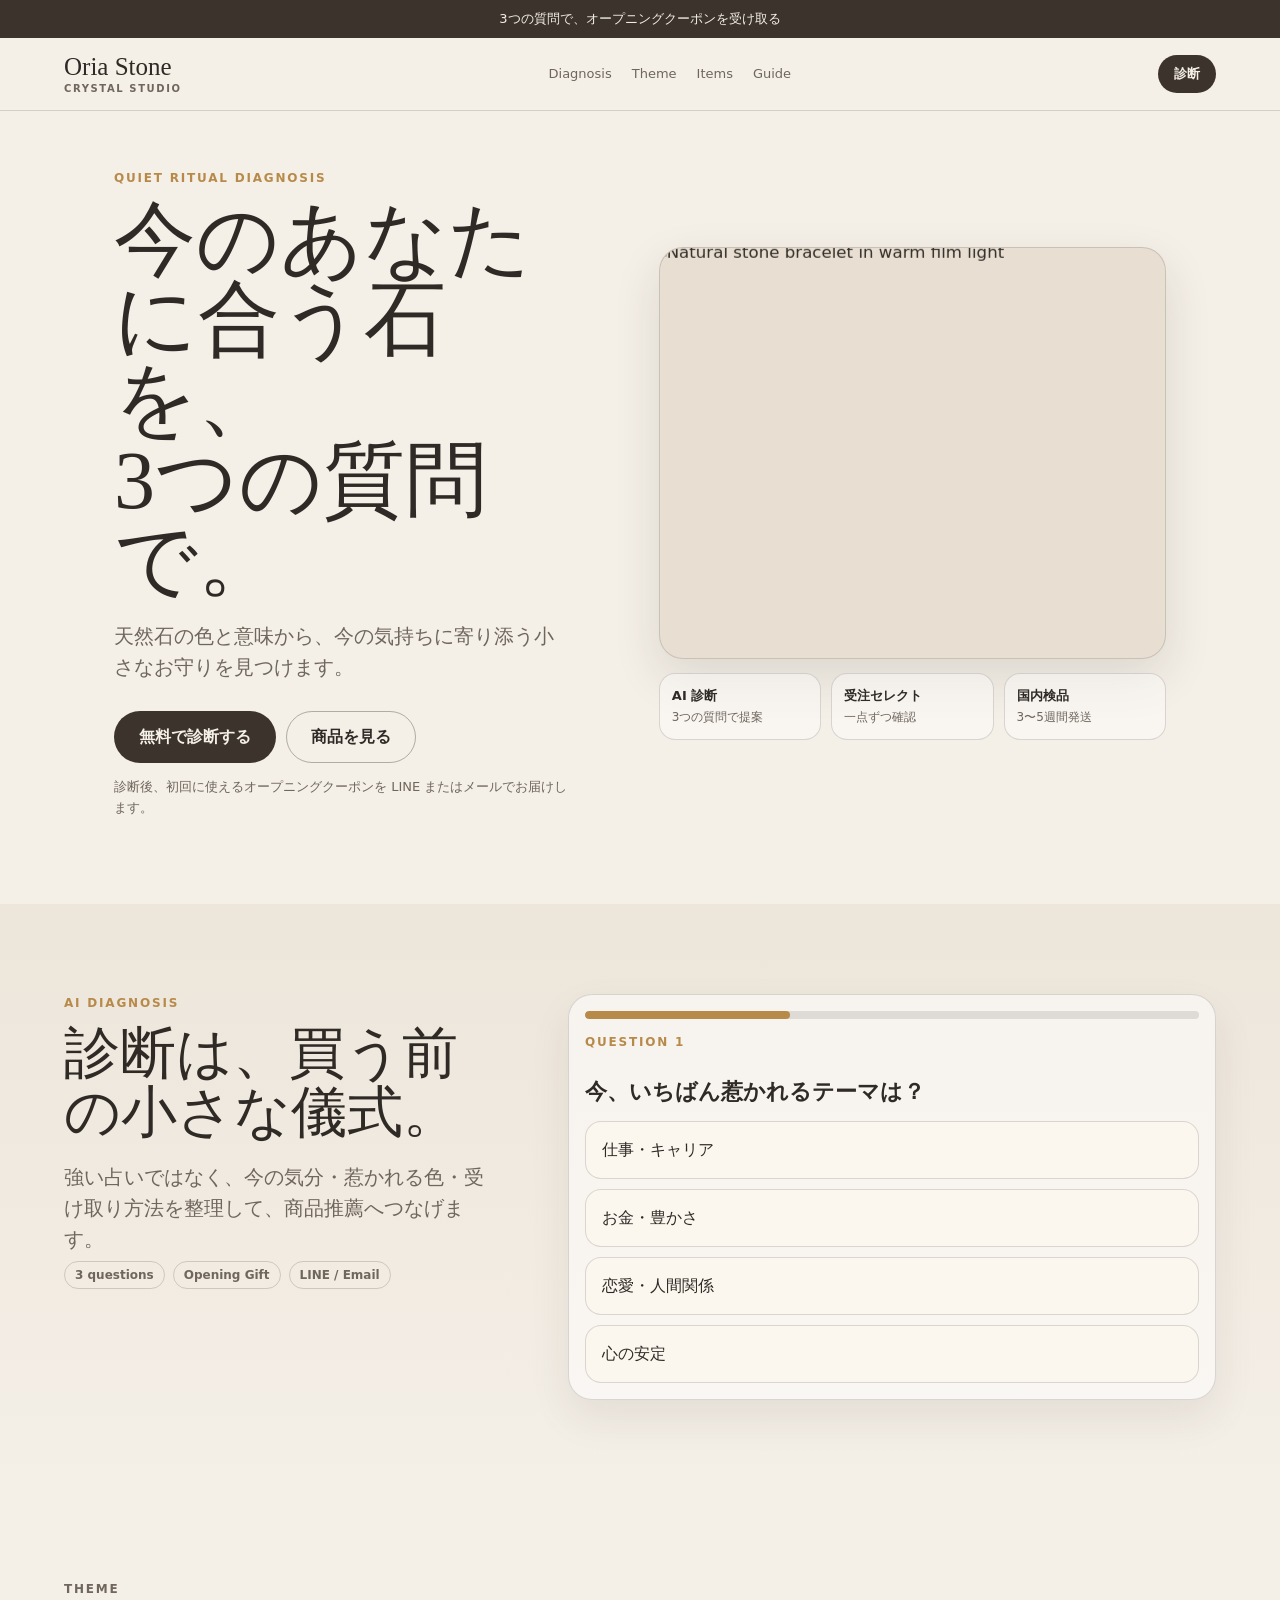
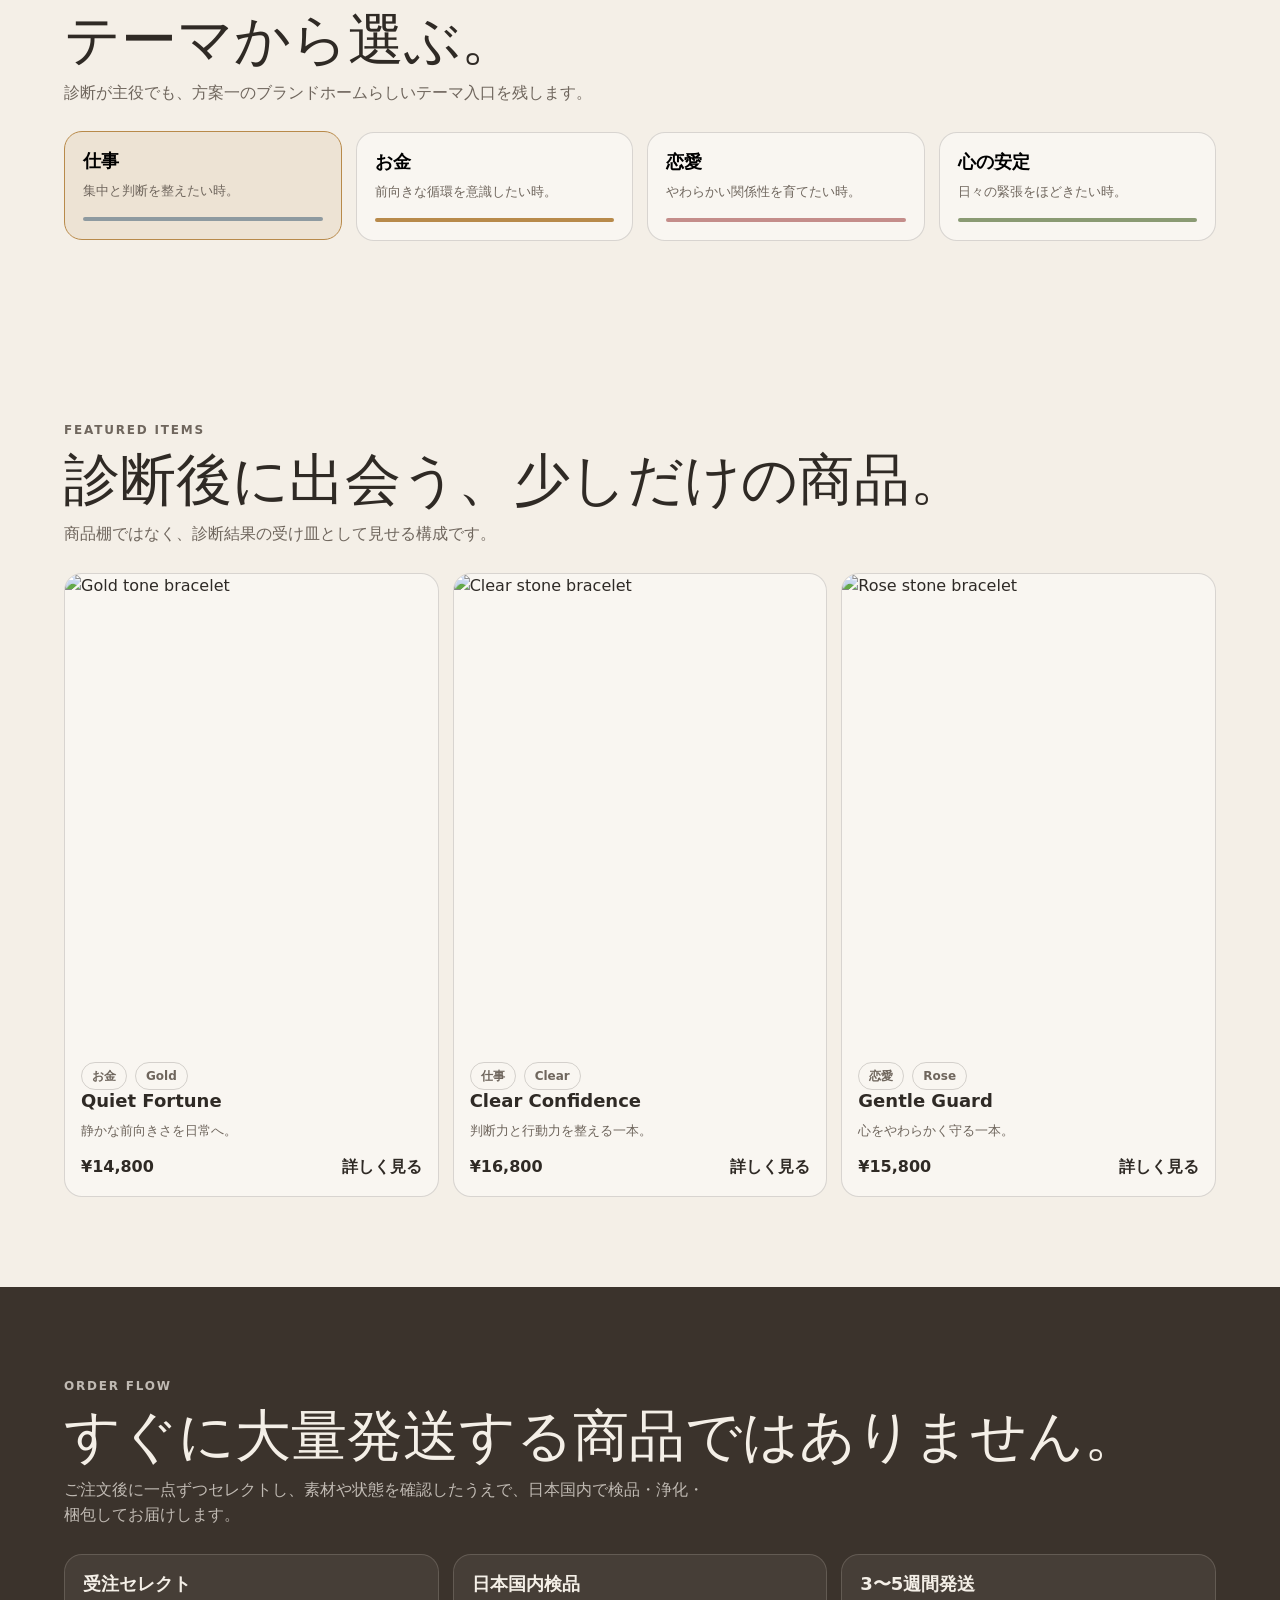
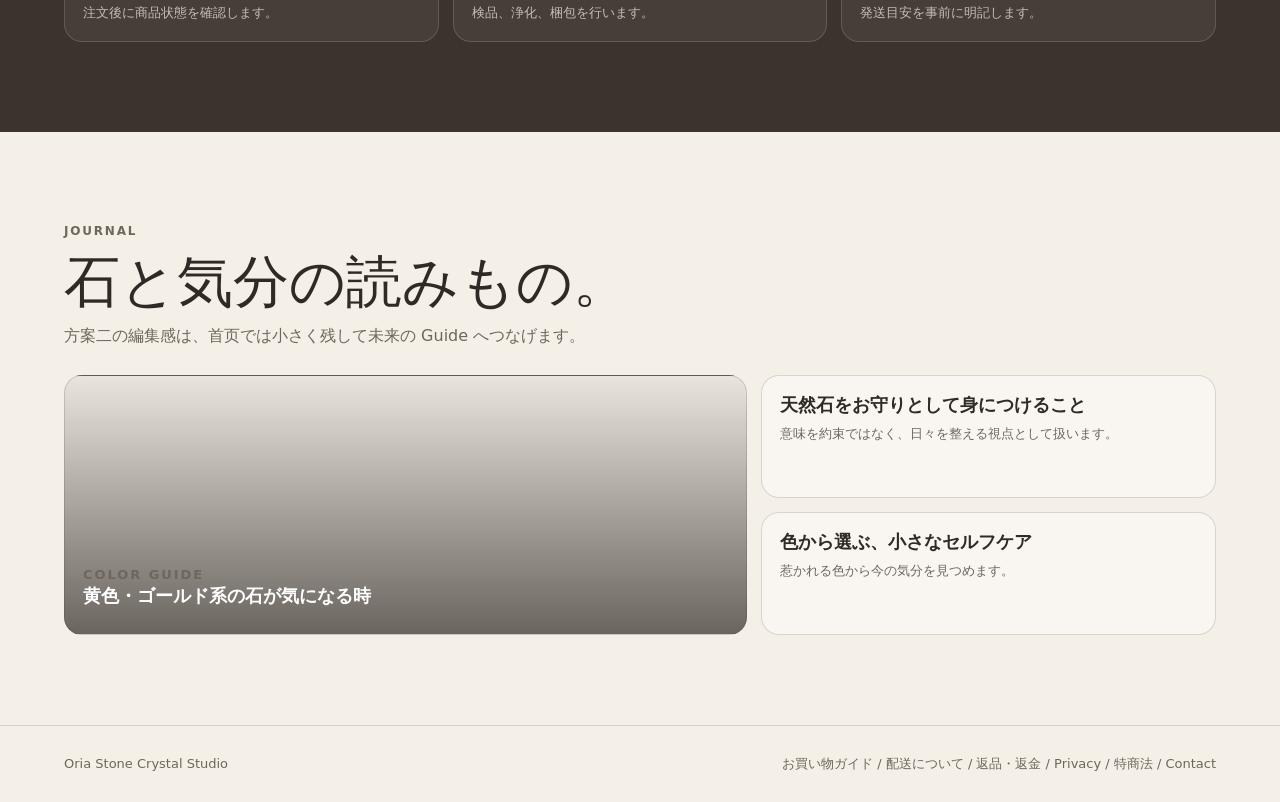
==== commit c31c61c9: "Rename brand to Oria Stone in visible text and expand README" ====
--- a/index.html
+++ b/index.html
@@ -3,7 +3,7 @@
 <head>
   <meta charset="utf-8">
   <meta name="viewport" content="width=device-width, initial-scale=1">
-  <title>Suishojing | Quiet Ritual Diagnosis</title>
+  <title>Oria Stone | Quiet Ritual Diagnosis</title>
   <style>
     :root {
       --bg: #f4efe7;
@@ -713,7 +713,7 @@
 
   <header class="site-header">
     <a class="brand" href="#">
-      Suishojing
+      Oria Stone
       <span>Crystal Studio</span>
     </a>
     <nav class="nav" aria-label="Main navigation">
@@ -922,7 +922,7 @@
 
   <footer class="footer">
     <div class="footer-inner">
-      <span>Suishojing Crystal Studio</span>
+      <span>Oria Stone Crystal Studio</span>
       <span>お買い物ガイド / 配送について / 返品・返金 / Privacy / 特商法 / Contact</span>
     </div>
   </footer>
